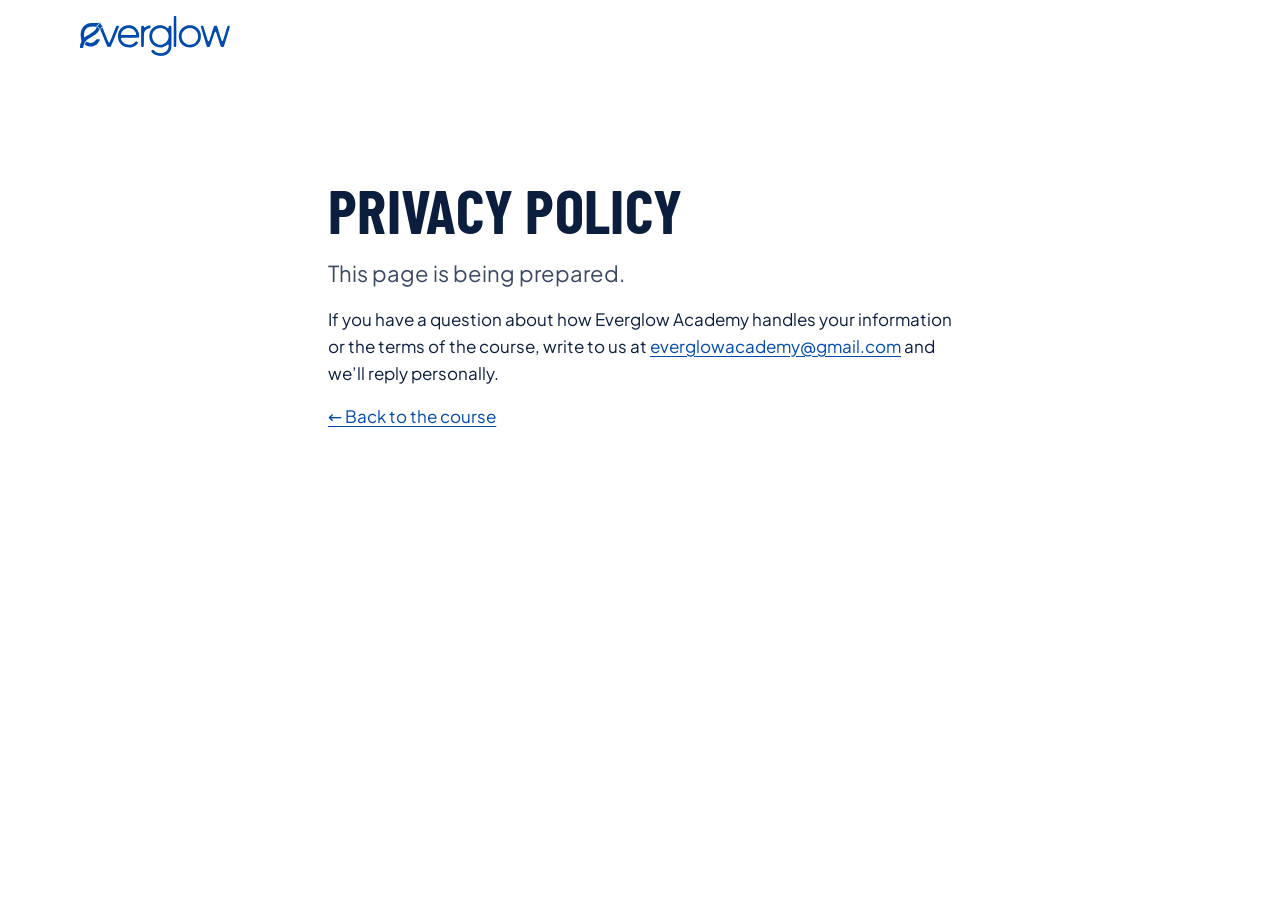
==== site/privacy.html @ c1fa3b09 "Build Leading in English landing page Hero mixes the rewrite switch with the Northgate video call: t" ====
<!doctype html>
<html lang="en">
<head>
  <meta charset="utf-8">
  <meta name="viewport" content="width=device-width, initial-scale=1">
  <title>Privacy Policy — Everglow Academy</title>
  <meta name="robots" content="noindex">
  <link rel="icon" href="favicon.svg" type="image/svg+xml">
  <link rel="stylesheet" href="css/tokens.css">
  <link rel="stylesheet" href="css/main.css">
</head>
<body>
  <!-- [PENDIENTE] Página provisional. Reemplazar por el texto legal real (ver PENDIENTES.md). -->
  <header class="site-header">
    <div class="wrap site-header__inner">
      <a class="brand" href="index.html"><img src="assets/logos/everglow.svg" alt="Everglow Academy — home" width="859" height="227"></a>
    </div>
  </header>
  <main class="section">
    <div class="wrap" style="max-width: 44rem">
      <h1 class="section__title">Privacy Policy</h1>
      <p class="section__lead">This page is being prepared.</p>
      <p>If you have a question about how Everglow Academy handles your information or the terms of the course, write to us at <a href="mailto:everglowacademy@gmail.com">everglowacademy@gmail.com</a> and we’ll reply personally.</p>
      <p><a href="index.html">← Back to the course</a></p>
    </div>
  </main>
</body>
</html>
---- site/css/tokens.css ----
/* =========================================================================
   tokens.css — ÚNICA fuente de verdad de la marca Everglow Academy.
   Cambia un valor aquí y se actualiza en toda la página.
   ========================================================================= */

/* ---------- Fuentes ----------
   Oficiales: Gilroy (texto) y Placard Next (titulares). Son fuentes comerciales:
   no se pueden descargar de Google Fonts y hay que tener la licencia web.
   Mientras tanto se usan dos equivalentes libres (licencia OFL, en /fonts):
     Gilroy       → Plus Jakarta Sans
     Placard Next → Barlow Condensed
   Para activar las oficiales:
     1. Copia los .woff2 con licencia en /fonts (p. ej. gilroy-400.woff2).
     2. Duplica un bloque @font-face de abajo y cambia font-family y url.
     3. Actualiza los <link rel="preload"> del <head> de index.html.
   Las variables --font-* ya ponen "Gilroy" y "Placard Next" primero. */
@font-face { font-family: "Plus Jakarta Sans"; font-style: normal; font-weight: 400; font-display: swap; src: url("../fonts/plus-jakarta-sans-latin-400-normal.woff2") format("woff2"); }
@font-face { font-family: "Plus Jakarta Sans"; font-style: normal; font-weight: 500; font-display: swap; src: url("../fonts/plus-jakarta-sans-latin-500-normal.woff2") format("woff2"); }
@font-face { font-family: "Plus Jakarta Sans"; font-style: normal; font-weight: 700; font-display: swap; src: url("../fonts/plus-jakarta-sans-latin-700-normal.woff2") format("woff2"); }
@font-face { font-family: "Plus Jakarta Sans"; font-style: normal; font-weight: 800; font-display: swap; src: url("../fonts/plus-jakarta-sans-latin-800-normal.woff2") format("woff2"); }
@font-face { font-family: "Barlow Condensed"; font-style: normal; font-weight: 600; font-display: swap; src: url("../fonts/barlow-condensed-latin-600-normal.woff2") format("woff2"); }
@font-face { font-family: "Barlow Condensed"; font-style: normal; font-weight: 700; font-display: swap; src: url("../fonts/barlow-condensed-latin-700-normal.woff2") format("woff2"); }

:root {
  /* ---------- Paleta oficial ---------- */
  --eg-blue: #004aad;   /* primario. Texto sobre blanco: 8.6:1 */
  --eg-sky: #2095f2;    /* acento. Sobre blanco solo 3.2:1 → NO usar para texto pequeño */
  --eg-ice: #b9e0ff;    /* fondos suaves, bordes */
  --eg-sun: #ffde59;    /* "resaltador": marca lo importante. Sobre azul 6.2:1; NUNCA como texto sobre blanco */
  --eg-grey: #d9d9d9;   /* divisores, estados inactivos */

  /* ---------- Neutros de apoyo (derivados de la paleta, no oficiales) ---------- */
  --eg-ink: #0b1e3d;     /* texto principal y la "videollamada" oscura */
  --eg-ink-2: #3b4a63;   /* texto secundario: 8.4:1 sobre blanco */
  --eg-ink-3: #5a6781;   /* texto terciario: 5.6:1 sobre blanco (mínimo AA) */
  --eg-navy: #0f2a55;    /* superficies dentro del bloque oscuro */
  --eg-white: #ffffff;
  --eg-mist: #f3f8ff;    /* fondo de sección alterno (hielo muy claro) */
  --eg-error: #b3261e;   /* errores de formulario: 6.5:1 sobre blanco */
  --eg-error-bg: #fdeceb;
  --eg-success: #1b6e3a; /* confirmaciones: 6.3:1 sobre blanco */

  /* ---------- Roles (úsalos en componentes en vez de colores sueltos) ---------- */
  --color-bg: var(--eg-white);
  --color-bg-alt: var(--eg-mist);
  --color-text: var(--eg-ink);
  --color-text-muted: var(--eg-ink-2);
  --color-primary: var(--eg-blue);
  --color-primary-hover: #003a8a;
  --color-highlight: var(--eg-sun);
  --color-line: var(--eg-grey);

  /* ---------- Tipografía ---------- */
  --font-body: "Gilroy", "Plus Jakarta Sans", "Segoe UI", system-ui, sans-serif;
  --font-display: "Placard Next", "Barlow Condensed", "Arial Narrow", sans-serif-condensed, sans-serif;

  --fs-xs: 0.8125rem;
  --fs-sm: 0.9375rem;
  --fs-md: 1.0625rem;
  --fs-lg: clamp(1.1875rem, 1.08rem + 0.45vw, 1.375rem);
  --fs-xl: clamp(1.625rem, 1.3rem + 1.3vw, 2.375rem);
  --fs-2xl: clamp(2.25rem, 1.6rem + 2.8vw, 4rem);
  --fs-3xl: clamp(3rem, 1.9rem + 4.8vw, 6.25rem);

  /* ---------- Espaciado (base 4 px) ---------- */
  --sp-1: 0.25rem;
  --sp-2: 0.5rem;
  --sp-3: 0.75rem;
  --sp-4: 1rem;
  --sp-5: 1.5rem;
  --sp-6: 2rem;
  --sp-7: 3rem;
  --sp-8: 4.5rem;
  --sp-9: 7rem;
  --gutter: 1rem;                       /* 16 px en móvil */
  --section-y: clamp(4rem, 2.8rem + 5vw, 7.5rem);
  --max-w: 75rem;

  /* ---------- Forma y profundidad ---------- */
  --radius-sm: 6px;
  --radius-md: 14px;
  --radius-lg: 24px;
  --radius-pill: 999px;
  --shadow-1: 0 1px 2px rgb(11 30 61 / 0.06), 0 6px 18px rgb(11 30 61 / 0.07);
  --shadow-2: 0 2px 6px rgb(11 30 61 / 0.08), 0 24px 60px rgb(11 30 61 / 0.18);
  --focus-ring: 0 0 0 3px var(--eg-white), 0 0 0 6px var(--eg-blue);
  --focus-ring-dark: 0 0 0 3px var(--eg-ink), 0 0 0 6px var(--eg-sun);

  /* ---------- Movimiento ---------- */
  --ease-out: cubic-bezier(0.22, 1, 0.36, 1);
  --ease-in-out: cubic-bezier(0.65, 0, 0.35, 1);
  --dur-fast: 160ms;
  --dur-med: 420ms;
  --dur-slow: 900ms;
}

@media (min-width: 640px) {
  :root { --gutter: clamp(1.5rem, 0.5rem + 2.5vw, 2.5rem); }
}

/* prefers-reduced-motion: las duraciones se anulan en toda la página */
@media (prefers-reduced-motion: reduce) {
  :root { --dur-fast: 0ms; --dur-med: 0ms; --dur-slow: 0ms; }
}
---- site/css/main.css ----
/* =========================================================================
   main.css — estilos de la landing. Todos los colores, tipos y espacios
   salen de tokens.css; aquí no debería aparecer ningún hex nuevo.
   Estructura: base → componentes → secciones (en el orden de la página).
   ========================================================================= */

/* ---------- Base ---------- */
*, *::before, *::after { box-sizing: border-box; }
html { -webkit-text-size-adjust: 100%; scroll-behavior: smooth; scroll-padding-top: 5rem; }
body {
  margin: 0;
  font-family: var(--font-body);
  font-size: var(--fs-md);
  line-height: 1.6;
  color: var(--color-text);
  background: var(--color-bg);
  overflow-x: clip;
  --focus-color: var(--eg-blue);
}
img, svg { max-width: 100%; height: auto; display: block; }
h1, h2, h3 { margin: 0; line-height: 1.1; }
p { margin: 0 0 var(--sp-4); }
p:last-child { margin-bottom: 0; }
ul, ol { margin: 0; padding: 0; }
a { color: var(--color-primary); text-underline-offset: 3px; }
a:hover { text-decoration-thickness: 2px; }
button { font: inherit; color: inherit; }
[hidden] { display: none !important; }

:focus-visible { outline: 3px solid var(--focus-color); outline-offset: 3px; border-radius: 4px; }

.wrap { width: 100%; max-width: var(--max-w); margin-inline: auto; padding-inline: var(--gutter); }

.sr-only {
  position: absolute !important; width: 1px; height: 1px; padding: 0; margin: -1px;
  overflow: hidden; clip: rect(0 0 0 0); white-space: nowrap; border: 0;
}

.skip-link {
  position: absolute; left: var(--sp-4); top: -100px; z-index: 100;
  background: var(--eg-ink); color: var(--eg-white); padding: var(--sp-3) var(--sp-4);
  border-radius: var(--radius-sm); font-weight: 700; text-decoration: none;
}
.skip-link:focus { top: var(--sp-4); }

/* Secciones oscuras: el foco pasa a amarillo para que se vea */
.is-dark { --focus-color: var(--eg-sun); color: var(--eg-white); }
.is-dark a:not(.btn) { color: var(--eg-white); }
.is-dark .btn--sun, .is-dark .btn--sun:hover { color: var(--eg-ink); }

/* ---------- Tipografía compartida ---------- */
.eyebrow {
  font-size: var(--fs-xs); font-weight: 700; letter-spacing: 0.12em; text-transform: uppercase;
  color: var(--color-primary); margin-bottom: var(--sp-3);
}
.is-dark .eyebrow { color: var(--eg-sun); }

.section { padding-block: var(--section-y); }
.section__head { max-width: 46rem; margin-bottom: var(--sp-7); }
.section__title {
  font-family: var(--font-display); font-weight: 700; text-transform: uppercase;
  font-size: var(--fs-2xl); line-height: 0.98; letter-spacing: 0.005em;
  margin-bottom: var(--sp-4);
}
.section__lead { font-size: var(--fs-lg); color: var(--color-text-muted); line-height: 1.5; }
.is-dark .section__lead { color: rgb(255 255 255 / 0.85); }

/* El "resaltador": marca lo importante de cada titular. Se dibuja al entrar en pantalla. */
.hl {
  background-image: linear-gradient(var(--eg-sun), var(--eg-sun));
  background-repeat: no-repeat;
  background-position: 0 88%;
  background-size: 100% 0.38em;
  padding-inline: 0.06em;
  -webkit-box-decoration-break: clone; box-decoration-break: clone;
}
.js .reveal .hl, .js .section__head.reveal .hl { background-size: 0% 0.38em; transition: background-size var(--dur-slow) var(--ease-out) 200ms; }
.js .reveal.is-in .hl { background-size: 100% 0.38em; }
.is-dark .hl { background: none; color: var(--eg-sun); }

/* ---------- Botones ---------- */
.btn {
  display: inline-flex; align-items: center; justify-content: center; gap: var(--sp-2);
  min-height: 48px; padding: 0 var(--sp-5);
  font-family: var(--font-body); font-size: var(--fs-sm); font-weight: 700; line-height: 1;
  text-decoration: none; text-align: center;
  border: 2px solid transparent; border-radius: var(--radius-pill); cursor: pointer;
  transition: transform var(--dur-fast) var(--ease-out), background-color var(--dur-fast), box-shadow var(--dur-fast), color var(--dur-fast);
}
.btn:hover { transform: translateY(-2px); }
.btn:active { transform: translateY(0); }
.btn--primary { background: var(--color-primary); color: var(--eg-white); box-shadow: 0 8px 20px rgb(0 74 173 / 0.25); }
.btn--primary:hover { background: var(--color-primary-hover); color: var(--eg-white); box-shadow: 0 12px 26px rgb(0 74 173 / 0.32); }
.btn--sun { background: var(--eg-sun); color: var(--eg-ink); }
.btn--sun:hover { background: var(--eg-white); color: var(--eg-ink); }
.btn--ghost { background: transparent; color: var(--color-primary); border-color: currentColor; }
.btn--ghost:hover { background: var(--eg-mist); }
.is-dark .btn--ghost { color: var(--eg-white); }
.is-dark .btn--ghost:hover { background: rgb(255 255 255 / 0.1); }
.btn--small { min-height: 44px; padding: 0 var(--sp-4); }
.btn--large { min-height: 56px; padding: 0 var(--sp-6); font-size: var(--fs-md); }
.btn--block { width: 100%; }
.btn[disabled] { cursor: progress; transform: none; opacity: 0.85; }

.cta-row { display: flex; flex-wrap: wrap; gap: var(--sp-3); }

/* ---------- Revelado al hacer scroll ---------- */
.js .reveal { opacity: 0; transform: translateY(24px); transition: opacity var(--dur-slow) var(--ease-out), transform var(--dur-slow) var(--ease-out); }
.js .reveal.is-in { opacity: 1; transform: none; }

/* ---------- Barra de progreso de lectura ---------- */
.read-progress { position: fixed; inset: 0 0 auto; height: 3px; z-index: 60; pointer-events: none; }
.read-progress span { display: block; height: 100%; background: var(--eg-sky); transform-origin: 0 50%; transform: scaleX(var(--progress, 0)); }

/* =========================================================================
   1. Header
   ========================================================================= */
.site-header { position: relative; z-index: 10; padding-block: var(--sp-4); }
.site-header__inner { display: flex; align-items: center; justify-content: space-between; gap: var(--sp-4); }
.brand { display: block; flex: none; border-radius: var(--radius-sm); }
.brand img { width: 128px; height: auto; }
.nav { display: none; }
.nav ul { list-style: none; display: flex; gap: var(--sp-2); }
.nav a {
  display: block; padding: var(--sp-2) var(--sp-3); border-radius: var(--radius-pill);
  font-size: var(--fs-sm); font-weight: 500; color: var(--color-text); text-decoration: none;
  transition: background-color var(--dur-fast);
}
.nav a:hover { background: var(--eg-mist); }
@media (min-width: 900px) {
  .nav { display: block; }
  .brand img { width: 150px; }
}

/* =========================================================================
   2. Hero
   ========================================================================= */
.hero {
  position: relative; padding-block: var(--sp-5) var(--sp-8);
  background:
    radial-gradient(60rem 30rem at 100% 0%, rgb(185 224 255 / 0.55), transparent 70%),
    radial-gradient(40rem 24rem at 0% 100%, rgb(185 224 255 / 0.35), transparent 70%);
}
.hero__grid { display: grid; gap: var(--sp-6); grid-template-areas: "intro" "call" "buy"; }
.hero__intro { grid-area: intro; }
.call { grid-area: call; }
.hero__buy { grid-area: buy; }
@media (min-width: 1000px) {
  .hero { padding-block: var(--sp-6) var(--sp-9); }
  .hero__grid {
    grid-template-columns: minmax(0, 1fr) minmax(0, 1.08fr);
    grid-template-areas: "intro call" "buy call";
    grid-template-rows: auto 1fr;
    column-gap: var(--sp-8); row-gap: var(--sp-6);
    align-items: start;
  }
  .hero__intro { align-self: end; }
}

.hero__title { margin-bottom: var(--sp-5); }
.hero__title-main {
  display: block;
  font-family: var(--font-display); font-weight: 700; text-transform: uppercase;
  font-size: var(--fs-3xl); line-height: 0.88; letter-spacing: -0.005em; color: var(--color-primary);
}
.hero__title-sub {
  display: block; margin-top: var(--sp-3);
  font-size: var(--fs-lg); font-weight: 700; line-height: 1.3; color: var(--color-text);
}
.hero__promise { font-size: var(--fs-lg); line-height: 1.5; color: var(--color-text-muted); max-width: 32rem; }

.price-tag { display: flex; flex-wrap: wrap; align-items: baseline; gap: var(--sp-1) var(--sp-4); margin-bottom: var(--sp-5); }
.price-tag__main { font-family: var(--font-display); font-weight: 700; font-size: clamp(2.75rem, 2.2rem + 2vw, 3.75rem); line-height: 1; color: var(--color-text); }
.price-tag__main small { font-size: 0.45em; letter-spacing: 0.04em; }
.price-tag__alt { font-size: var(--fs-md); color: var(--color-text-muted); }

/* ----- La videollamada ----- */
.call {
  margin: 0; background: var(--eg-ink); color: var(--eg-white);
  border-radius: var(--radius-lg); padding: var(--sp-3);
  box-shadow: var(--shadow-2);
  --focus-color: var(--eg-sun);
}
.call__bar {
  display: flex; justify-content: space-between; gap: var(--sp-3); align-items: center;
  padding: var(--sp-1) var(--sp-2) var(--sp-3);
  font-size: var(--fs-xs); color: rgb(255 255 255 / 0.8);
}
.call__live { display: inline-flex; align-items: center; gap: var(--sp-2); flex: none; font-weight: 700; letter-spacing: 0.08em; text-transform: uppercase; }
.call__live::before { content: ""; width: 8px; height: 8px; border-radius: 50%; background: var(--eg-sun); box-shadow: 0 0 0 0 rgb(255 222 89 / 0.6); animation: live 2s infinite; }
@keyframes live { 70% { box-shadow: 0 0 0 8px rgb(255 222 89 / 0); } 100% { box-shadow: 0 0 0 0 rgb(255 222 89 / 0); } }

.call__tiles { list-style: none; display: grid; grid-template-columns: repeat(4, 1fr); gap: var(--sp-2); }
.tile {
  position: relative; display: grid; place-items: center; gap: var(--sp-1);
  aspect-ratio: 4 / 3; padding: var(--sp-2);
  background: var(--eg-navy); border-radius: var(--radius-md);
  outline: 3px solid transparent; outline-offset: -3px;
  transition: outline-color var(--dur-fast), background-color var(--dur-med);
}
.tile.is-speaking { outline-color: var(--eg-sun); }
.tile__av {
  display: grid; place-items: center; width: 40px; height: 40px; border-radius: 50%;
  background: var(--eg-blue); font-size: 0.75rem; font-weight: 800; letter-spacing: 0.02em;
}
.tile.is-speaking .tile__av { background: var(--eg-sun); color: var(--eg-ink); }
.tile__name { position: absolute !important; width: 1px; height: 1px; overflow: hidden; clip: rect(0 0 0 0); white-space: nowrap; }
@media (min-width: 560px) {
  .tile { aspect-ratio: 16 / 10; }
  .tile__av { width: 48px; height: 48px; font-size: 0.8125rem; }
  .tile__name {
    position: absolute !important; width: auto; height: auto; overflow: hidden; clip: auto;
    left: var(--sp-2); right: var(--sp-2); bottom: var(--sp-2);
    font-size: 0.6875rem; line-height: 1.2; color: rgb(255 255 255 / 0.85); text-overflow: ellipsis;
  }
  .tile__av { margin-bottom: var(--sp-3); }
}

.call__speech { margin-block: var(--sp-3); background: var(--eg-navy); border-radius: var(--radius-md); padding: var(--sp-4); }
.call__who { font-size: var(--fs-xs); font-weight: 700; letter-spacing: 0.08em; text-transform: uppercase; color: var(--eg-sun); margin-bottom: var(--sp-2); }
.call__text { min-height: 11.5em; font-size: var(--fs-md); line-height: 1.6; }
@media (min-width: 560px) { .call__text { min-height: 9.6em; } }
.call__text p { margin: 0; }
.call__text mark {
  background: var(--eg-sun); color: var(--eg-ink); border-radius: 3px; padding: 0.05em 0.15em;
  -webkit-box-decoration-break: clone; box-decoration-break: clone;
}
/* Palabras sueltas (las crea el JS) */
.w { display: inline-block; transition: opacity var(--dur-med) var(--ease-out), transform var(--dur-med) var(--ease-out), filter var(--dur-med); }
.w.is-out { opacity: 0; transform: translateY(-6px); filter: blur(3px); }
.w.is-in { opacity: 0; transform: translateY(8px); }

.call__controls { display: flex; flex-wrap: wrap; align-items: center; justify-content: space-between; gap: var(--sp-2) var(--sp-4); padding: var(--sp-3) var(--sp-2) 0; }

.switch {
  display: inline-flex; align-items: center; gap: var(--sp-3);
  min-height: 44px; padding: 0; background: none; border: 0; cursor: pointer;
  font-size: var(--fs-sm); font-weight: 700; color: var(--eg-white);
}
.switch__track { position: relative; width: 60px; height: 34px; border-radius: var(--radius-pill); background: var(--eg-ink-3); transition: background-color var(--dur-fast); flex: none; }
.switch__thumb { position: absolute; top: 4px; left: 4px; width: 26px; height: 26px; border-radius: 50%; background: var(--eg-white); transition: transform var(--dur-med) var(--ease-out); }
.switch[aria-checked="true"] .switch__track { background: var(--eg-sun); }
.switch[aria-checked="true"] .switch__thumb { transform: translateX(26px); background: var(--eg-ink); }
.switch__off, .switch__on { transition: opacity var(--dur-fast); }
.switch[aria-checked="true"] .switch__off, .switch[aria-checked="false"] .switch__on { opacity: 0.6; }
/* Pulso que invita a tocar, solo hasta la primera interacción */
.switch.is-nudging .switch__track { animation: nudge 2.4s var(--ease-in-out) infinite; }
@keyframes nudge { 0%, 60%, 100% { box-shadow: 0 0 0 0 rgb(255 222 89 / 0); } 30% { box-shadow: 0 0 0 7px rgb(255 222 89 / 0.35); } }

.meter { margin: 0; font-size: var(--fs-xs); color: rgb(255 255 255 / 0.85); display: flex; align-items: baseline; gap: var(--sp-2); }
.meter b { font-family: var(--font-display); font-size: 2.25rem; line-height: 1; color: var(--eg-sun); font-variant-numeric: tabular-nums; min-width: 2ch; text-align: right; }

.call__replies { list-style: none; display: grid; gap: var(--sp-2); padding: 0 var(--sp-1); }
.reply {
  justify-self: start; max-width: 92%;
  background: var(--eg-white); color: var(--eg-ink);
  border-radius: var(--radius-md) var(--radius-md) var(--radius-md) 4px;
  padding: var(--sp-2) var(--sp-3); font-size: var(--fs-sm); line-height: 1.45;
  transition: opacity var(--dur-med) var(--ease-out), transform var(--dur-med) var(--ease-out);
}
.reply:nth-child(2) { justify-self: end; border-radius: var(--radius-md) var(--radius-md) 4px var(--radius-md); }
.reply__who { display: block; font-size: 0.75rem; font-weight: 700; color: var(--eg-ink-2); }
.reply.is-out { opacity: 0; transform: translateY(8px); }
.call__replies.is-good .reply { background: var(--eg-ice); }

.call__caption { padding: var(--sp-4) var(--sp-2) var(--sp-1); font-size: var(--fs-xs); line-height: 1.5; color: rgb(255 255 255 / 0.78); }
.call__caption span { display: block; color: var(--eg-white); font-weight: 700; margin-bottom: var(--sp-1); }

/* =========================================================================
   3. Datos rápidos
   ========================================================================= */
.facts { background: var(--eg-blue); color: var(--eg-white); padding-block: var(--sp-6); }
.facts__list { list-style: none; display: grid; grid-template-columns: repeat(2, 1fr); gap: var(--sp-5) var(--sp-4); }
@media (min-width: 640px) { .facts__list { grid-template-columns: repeat(3, 1fr); } }
@media (min-width: 1000px) { .facts__list { grid-template-columns: repeat(6, 1fr); } }
.facts li { display: flex; flex-direction: column; gap: var(--sp-1); border-left: 2px solid rgb(185 224 255 / 0.45); padding-left: var(--sp-4); }
.facts b { font-family: var(--font-display); font-size: clamp(2.25rem, 1.8rem + 1.6vw, 3rem); line-height: 1; color: var(--eg-sun); font-variant-numeric: tabular-nums; }
.facts span { font-size: var(--fs-sm); color: rgb(255 255 255 / 0.92); }

/* =========================================================================
   4. The problem
   ========================================================================= */
.problem__grid { display: grid; gap: var(--sp-5); }
@media (min-width: 900px) { .problem__grid { grid-template-columns: repeat(3, 1fr); } }
.p-card {
  display: flex; flex-direction: column;
  background: var(--eg-white); border: 1px solid var(--color-line); border-radius: var(--radius-md);
  padding: var(--sp-5);
  transition: transform var(--dur-med) var(--ease-out), box-shadow var(--dur-med) var(--ease-out), border-color var(--dur-fast);
}
.p-card:hover { transform: translateY(-4px); box-shadow: var(--shadow-1); border-color: var(--eg-ice); }
.p-card h3 { font-size: var(--fs-lg); font-weight: 800; margin-bottom: var(--sp-3); }
.p-card p { color: var(--color-text-muted); }
.p-card__module { margin-top: auto; padding-top: var(--sp-4); font-size: var(--fs-xs); font-weight: 700; color: var(--color-primary) !important; letter-spacing: 0.04em; }
.p-card__visual {
  display: grid; align-content: center; gap: var(--sp-3);
  min-height: 8.5rem; margin-bottom: var(--sp-5); padding: var(--sp-4);
  background: var(--eg-mist); border-radius: var(--radius-sm); font-size: var(--fs-sm);
}
/* Visual 1: una barra larga y el punto al final */
.p-bar { position: relative; height: 14px; border-radius: var(--radius-pill); background: var(--eg-grey); overflow: visible; }
.p-bar__fill { position: absolute; inset: 0 auto 0 0; width: 100%; border-radius: inherit; background: var(--eg-ink-3); transform-origin: 0 50%; transform: scaleX(0.92); }
.js .p-card:not(.is-in) .p-bar__fill { transform: scaleX(0); }
.p-bar__fill { transition: transform 2.2s var(--ease-in-out) 300ms; }
.p-bar__point { position: absolute; right: -2px; top: 50%; transform: translateY(-50%); background: var(--eg-sun); color: var(--eg-ink); font-size: 0.75rem; font-weight: 800; padding: 2px 8px; border-radius: var(--radius-pill); white-space: nowrap; }
.p-bar__label { margin: 0; font-size: 0.8125rem; color: var(--eg-ink-2); }
.p-bar__label b { background: var(--eg-sun); color: var(--eg-ink); padding: 0 4px; border-radius: 3px; }
/* Visual 2: la pregunta que se escribe y no se envía */
.p-draft { margin: 0; font-weight: 700; color: var(--eg-ink); }
.p-draft__typed { text-decoration: line-through; text-decoration-color: var(--eg-ink-3); text-decoration-thickness: 2px; }
.p-draft__caret { display: inline-block; width: 2px; height: 1.1em; margin-left: 2px; vertical-align: -0.2em; background: var(--eg-blue); animation: caret 1s steps(1) infinite; }
@keyframes caret { 50% { opacity: 0; } }
.p-draft__after { margin: 0; color: var(--eg-ink-2); font-size: 0.8125rem; }
/* Visual 3: el correo con tono equivocado */
.p-mail { margin: 0; background: var(--eg-white); border-left: 3px solid var(--eg-ink-3); padding: var(--sp-2) var(--sp-3); border-radius: 0 var(--radius-sm) var(--radius-sm) 0; color: var(--eg-ink); }
.p-mail__tone { margin: 0; font-size: 0.8125rem; color: var(--eg-ink-2); }
.p-mail__tone b { color: var(--eg-error); }

/* =========================================================================
   5. What you'll learn
   ========================================================================= */
.learn { background: var(--color-bg-alt); }
.learn__list { list-style: none; counter-reset: learn; display: grid; gap: 0 var(--sp-7); }
@media (min-width: 800px) { .learn__list { grid-template-columns: 1fr 1fr; } }
.learn__list li {
  counter-increment: learn; display: grid; grid-template-columns: 3.25rem 1fr; gap: var(--sp-3);
  padding-block: var(--sp-4); border-top: 1px solid var(--color-line); font-size: var(--fs-md);
}
.learn__list li::before {
  content: counter(learn, decimal-leading-zero);
  font-family: var(--font-display); font-weight: 700; font-size: 1.75rem; line-height: 1; color: var(--color-primary);
}
.learn__list b { color: var(--eg-ink); }

/* =========================================================================
   6. Programa: línea de tiempo
   ========================================================================= */
@media (min-width: 1000px) {
  .program .wrap { display: grid; grid-template-columns: minmax(0, 0.85fr) minmax(0, 1.15fr); gap: var(--sp-8); align-items: start; }
  .program .section__head { position: sticky; top: 5.5rem; margin-bottom: 0; }
}
/* Indicador del módulo activo (solo decorativo, lo crea el JS) */
.program__now { display: none; }
@media (min-width: 1000px) {
  .program__now { display: flex; align-items: baseline; gap: var(--sp-3); margin-top: var(--sp-6); }
  .program__now b { font-family: var(--font-display); font-size: 6rem; line-height: 0.8; color: var(--color-primary); font-variant-numeric: tabular-nums; }
  .program__now span { font-family: var(--font-display); font-size: 1.5rem; text-transform: uppercase; color: var(--eg-ink-2); }
}

.timeline { position: relative; list-style: none; padding-left: 3.75rem; }
.timeline::before, .timeline__progress {
  content: ""; position: absolute; left: 1.4rem; top: 0.5rem; bottom: 0.5rem; width: 3px; border-radius: 3px;
}
.timeline::before { background: var(--eg-grey); }
.timeline__progress { background: var(--eg-blue); transform-origin: top; transform: scaleY(var(--timeline, 1)); }
.js .timeline__progress { transform: scaleY(var(--timeline, 0)); }
.timeline__item { position: relative; padding-bottom: var(--sp-6); }
.timeline__item:last-child { padding-bottom: 0; }
.timeline__num {
  position: absolute; left: -3.75rem; top: -0.15rem;
  display: grid; place-items: center; width: 2.9rem; height: 2.9rem; border-radius: 50%;
  background: var(--eg-white); border: 2px solid var(--eg-grey);
  font-family: var(--font-display); font-weight: 700; font-size: 1.125rem; color: var(--eg-ink-2);
  transition: background-color var(--dur-med), border-color var(--dur-med), color var(--dur-med), transform var(--dur-med) var(--ease-out);
}
.timeline__item.is-passed .timeline__num { border-color: var(--eg-blue); color: var(--eg-blue); }
.timeline__item.is-active .timeline__num { background: var(--eg-sun); border-color: var(--eg-sun); color: var(--eg-ink); transform: scale(1.12); }
.timeline__item h3 {
  font-family: var(--font-display); font-weight: 700; text-transform: uppercase; font-size: 1.625rem; line-height: 1;
  margin-bottom: var(--sp-2); transition: color var(--dur-med);
}
.timeline__item.is-active h3 { color: var(--color-primary); }
.timeline__item p { color: var(--color-text-muted); max-width: 34rem; }
.timeline__item > div { transition: transform var(--dur-med) var(--ease-out); }
.timeline__item.is-active > div { transform: translateX(6px); }

/* =========================================================================
   7. Autodiagnóstico
   ========================================================================= */
.check { background: var(--eg-ink); }
.check__grid { display: grid; gap: var(--sp-6); }
@media (min-width: 1000px) { .check__grid { grid-template-columns: minmax(0, 0.85fr) minmax(0, 1.15fr); gap: var(--sp-8); align-items: start; } .check .section__head { margin-bottom: 0; } }
.check__note { font-size: var(--fs-sm); color: rgb(255 255 255 / 0.78); }

.quiz { background: var(--eg-navy); border-radius: var(--radius-lg); padding: var(--sp-5); min-height: 26rem; }
@media (min-width: 640px) { .quiz { padding: var(--sp-6); } }
.quiz__noscript { color: var(--eg-white); }
.quiz__top { display: flex; justify-content: space-between; align-items: center; gap: var(--sp-3); margin-bottom: var(--sp-3); font-size: var(--fs-xs); font-weight: 700; letter-spacing: 0.08em; text-transform: uppercase; color: rgb(255 255 255 / 0.85); }
.quiz__bar { height: 4px; border-radius: 4px; background: rgb(255 255 255 / 0.15); margin-bottom: var(--sp-5); overflow: hidden; }
.quiz__bar span { display: block; height: 100%; background: var(--eg-sun); transform-origin: 0 50%; transition: transform var(--dur-med) var(--ease-out); }
.quiz fieldset { border: 0; margin: 0; padding: 0; min-width: 0; }
.quiz legend { font-size: var(--fs-lg); font-weight: 800; line-height: 1.35; margin-bottom: var(--sp-4); padding: 0; }
.quiz__options { display: grid; gap: var(--sp-2); }
.opt { position: relative; display: block; cursor: pointer; }
.opt input { position: absolute; opacity: 0; inset: 0; margin: 0; cursor: pointer; }
.opt span {
  display: block; padding: var(--sp-3) var(--sp-4) var(--sp-3) 3rem;
  border: 2px solid rgb(255 255 255 / 0.22); border-radius: var(--radius-md);
  font-size: var(--fs-sm); line-height: 1.45;
  transition: border-color var(--dur-fast), background-color var(--dur-fast), color var(--dur-fast), transform var(--dur-fast) var(--ease-out);
}
.opt span::before {
  content: ""; position: absolute; left: var(--sp-4); top: 50%; width: 18px; height: 18px; margin-top: -9px;
  border: 2px solid currentColor; border-radius: 50%; transition: box-shadow var(--dur-fast);
}
.opt:hover span { border-color: var(--eg-sun); transform: translateX(3px); }
.opt input:checked + span { background: var(--eg-sun); border-color: var(--eg-sun); color: var(--eg-ink); font-weight: 700; }
.opt input:checked + span::before { box-shadow: inset 0 0 0 4px var(--eg-sun), inset 0 0 0 10px var(--eg-ink); }
.opt input:focus-visible + span { outline: 3px solid var(--eg-sun); outline-offset: 3px; }
.quiz__nav { display: flex; justify-content: space-between; align-items: center; gap: var(--sp-3); margin-top: var(--sp-5); }
.linkish { background: none; border: 0; padding: var(--sp-2) 0; min-height: 44px; cursor: pointer; font-size: var(--fs-sm); font-weight: 700; color: var(--eg-white); text-decoration: underline; text-underline-offset: 4px; }
.linkish[hidden] { display: none; }
.quiz__step { animation: stepIn var(--dur-med) var(--ease-out); }
@keyframes stepIn { from { opacity: 0; transform: translateX(16px); } to { opacity: 1; transform: none; } }

.result__tag { display: inline-block; padding: var(--sp-1) var(--sp-3); border-radius: var(--radius-pill); background: var(--eg-sun); color: var(--eg-ink); font-size: var(--fs-xs); font-weight: 800; letter-spacing: 0.06em; text-transform: uppercase; margin-bottom: var(--sp-4); }
.result__tag--no { background: var(--eg-white); }
.result h3 { font-family: var(--font-display); text-transform: uppercase; font-size: var(--fs-xl); line-height: 1; margin-bottom: var(--sp-4); }
.result p { color: rgb(255 255 255 / 0.9); }
.result .result__tag { color: var(--eg-ink); }
.result__focus { list-style: none; display: grid; gap: var(--sp-2); margin-block: var(--sp-4); }
.result__focus li { padding-left: 1.5rem; position: relative; }
.result__focus li::before { content: "→"; position: absolute; left: 0; color: var(--eg-sun); font-weight: 800; }
.result .cta-row { margin-top: var(--sp-5); }
.result__small { font-size: var(--fs-xs); color: rgb(255 255 255 / 0.78) !important; margin-top: var(--sp-4); }

/* =========================================================================
   8. Cómo es una sesión
   ========================================================================= */
.session { background: var(--color-bg-alt); }
.loop { list-style: none; display: grid; gap: var(--sp-4); counter-reset: loop; }
@media (min-width: 900px) { .loop { grid-template-columns: repeat(5, 1fr); gap: var(--sp-3); } }
.loop__step {
  position: relative; background: var(--eg-white); border-radius: var(--radius-md); padding: var(--sp-5);
  border: 1px solid var(--color-line);
  transition: transform var(--dur-med) var(--ease-out), box-shadow var(--dur-med);
}
.loop__step:hover { transform: translateY(-4px); box-shadow: var(--shadow-1); }
.loop__n { display: grid; place-items: center; width: 2.25rem; height: 2.25rem; border-radius: 50%; background: var(--eg-blue); color: var(--eg-white); font-weight: 800; font-size: var(--fs-sm); margin-bottom: var(--sp-4); }
.loop__step:last-child .loop__n { background: var(--eg-sun); color: var(--eg-ink); }
.loop__step h3 { font-family: var(--font-display); font-weight: 700; text-transform: uppercase; font-size: 1.75rem; margin-bottom: var(--sp-2); }
.loop__step p { font-size: var(--fs-sm); color: var(--color-text-muted); }
/* Flecha entre pasos */
.loop__step:not(:last-child)::after {
  content: "↓"; position: absolute; left: 50%; bottom: calc(-1 * var(--sp-4) - 2px); transform: translate(-50%, 50%);
  width: 1.75rem; height: 1.75rem; display: grid; place-items: center; border-radius: 50%;
  background: var(--eg-mist); color: var(--eg-blue); font-weight: 800; font-size: 0.875rem; z-index: 1;
}
@media (min-width: 900px) {
  .loop__step:not(:last-child)::after { content: "→"; left: auto; right: calc(-1 * var(--sp-3) - 2px); top: 50%; bottom: auto; transform: translate(50%, -50%); }
}

/* =========================================================================
   9. Instructora
   ========================================================================= */
.instructor__grid { display: grid; gap: var(--sp-7); align-items: center; }
@media (min-width: 860px) { .instructor__grid { grid-template-columns: minmax(0, 0.8fr) minmax(0, 1.2fr); gap: var(--sp-8); } }
.instructor__photo { position: relative; max-width: 26rem; margin-inline: auto; width: 88%; }
.instructor__photo::before {
  content: ""; position: absolute; inset: 8% -6% -6% 8%; border-radius: var(--radius-lg); background: var(--eg-sun); z-index: -1;
}
.instructor__photo img { border-radius: var(--radius-lg); width: 100%; aspect-ratio: 1; object-fit: cover; }
.instructor { position: relative; z-index: 0; }
.instructor__role { font-weight: 700; color: var(--color-primary); margin-bottom: var(--sp-5); }
.instructor .section__title { margin-bottom: var(--sp-2); }
.instructor__bio { font-size: var(--fs-lg); line-height: 1.55; max-width: 36rem; }

/* =========================================================================
   10. Instituciones
   ========================================================================= */
.partners { padding-block: var(--sp-7); border-top: 1px solid var(--color-line); border-bottom: 1px solid var(--color-line); }
.partners__title { text-align: center; font-size: var(--fs-xs); font-weight: 700; letter-spacing: 0.12em; text-transform: uppercase; color: var(--color-text-muted); margin-bottom: var(--sp-6); }
.partners__list { list-style: none; display: flex; flex-wrap: wrap; justify-content: center; align-items: center; gap: var(--sp-6) var(--sp-8); }
.partner img {
  height: 52px; width: auto;
  filter: grayscale(1); opacity: 0.72;
  transition: filter var(--dur-med) var(--ease-out), opacity var(--dur-med), transform var(--dur-med) var(--ease-out);
}
.partner:hover img, .partner.is-lit img { filter: none; opacity: 1; transform: scale(1.05); }
.partner--placeholder span {
  display: grid; place-items: center; height: 52px; padding-inline: var(--sp-4);
  border: 2px dashed var(--eg-grey); border-radius: var(--radius-sm);
  font-family: var(--font-display); font-weight: 700; font-size: 1.5rem; letter-spacing: 0.06em; color: var(--eg-ink-3);
}

/* =========================================================================
   11. Para quién
   ========================================================================= */
.fit { background: var(--color-bg-alt); }
.fit__grid { display: grid; gap: var(--sp-5); }
@media (min-width: 860px) { .fit__grid { grid-template-columns: 1fr 1fr; } }
.fit__col { background: var(--eg-white); border-radius: var(--radius-md); padding: var(--sp-6) var(--sp-5); border-top: 6px solid var(--eg-blue); }
.fit__col--no { border-top-color: var(--eg-ink); }
.fit__col h3 { display: flex; align-items: center; gap: var(--sp-3); font-size: var(--fs-lg); font-weight: 800; margin-bottom: var(--sp-5); }
.fit__icon { display: grid; place-items: center; width: 2rem; height: 2rem; border-radius: 50%; background: var(--eg-blue); color: var(--eg-white); font-size: 1rem; flex: none; }
.fit__col--no .fit__icon { background: var(--eg-ink); }
.fit__col ul { list-style: none; display: grid; gap: var(--sp-4); }
.fit__col li { padding-left: var(--sp-5); position: relative; }
.fit__col li::before { content: ""; position: absolute; left: 0; top: 0.62em; width: 8px; height: 8px; border-radius: 50%; background: var(--eg-sky); }
.fit__col--no li::before { background: var(--eg-ink-3); border-radius: 1px; }

/* =========================================================================
   12. Precio
   ========================================================================= */
.pricing__grid { display: grid; gap: var(--sp-5); }
@media (min-width: 900px) { .pricing__grid { grid-template-columns: 1fr 1fr 1.25fr; } }
.plan { border: 2px solid var(--color-line); border-radius: var(--radius-md); padding: var(--sp-6) var(--sp-5); transition: transform var(--dur-med) var(--ease-out), box-shadow var(--dur-med); }
.plan:hover { transform: translateY(-4px); box-shadow: var(--shadow-1); }
.plan--main { border-color: var(--eg-blue); }
.plan__name { font-size: var(--fs-md); font-weight: 800; margin-bottom: var(--sp-4); }
.plan__price { font-size: var(--fs-md); font-weight: 700; color: var(--color-text-muted); margin-bottom: var(--sp-3); }
.plan__price span { font-family: var(--font-display); font-size: clamp(2.75rem, 2.3rem + 1.6vw, 3.5rem); line-height: 1; color: var(--color-text); margin-right: var(--sp-1); }
.plan__note { font-size: var(--fs-sm); color: var(--color-text-muted); }
.plan__includes { background: var(--eg-mist); border-radius: var(--radius-md); padding: var(--sp-6) var(--sp-5); }
.plan__includes h3 { font-size: var(--fs-md); font-weight: 800; margin-bottom: var(--sp-4); }
.checks { list-style: none; display: grid; gap: var(--sp-3); font-size: var(--fs-sm); }
.checks li { position: relative; padding-left: 1.75rem; }
.checks li::before { content: "✓"; position: absolute; left: 0; top: 0; font-weight: 800; color: var(--eg-blue); }

.howpay { margin-top: var(--sp-6); border-radius: var(--radius-md); padding: var(--sp-6) var(--sp-5); background: var(--eg-ink); color: var(--eg-white); --focus-color: var(--eg-sun); }
.howpay a { color: var(--eg-sun); font-weight: 700; word-break: break-word; }
.howpay h3 { font-family: var(--font-display); text-transform: uppercase; font-size: var(--fs-xl); margin-bottom: var(--sp-5); }
.howpay__steps { list-style: none; counter-reset: pay; display: grid; gap: var(--sp-5); }
@media (min-width: 860px) { .howpay__steps { grid-template-columns: repeat(3, 1fr); } }
.howpay__steps li { counter-increment: pay; position: relative; padding-top: 3rem; color: rgb(255 255 255 / 0.9); }
.howpay__steps li::before { content: counter(pay); position: absolute; top: 0; left: 0; display: grid; place-items: center; width: 2.25rem; height: 2.25rem; border-radius: 50%; background: var(--eg-sun); color: var(--eg-ink); font-weight: 800; }
.howpay__steps b { color: var(--eg-white); }

/* =========================================================================
   13. Formulario
   ========================================================================= */
.enroll { background: var(--eg-blue); color: var(--eg-white); --focus-color: var(--eg-sun); }
.enroll .eyebrow { color: var(--eg-sun); }
.enroll .section__lead { color: rgb(255 255 255 / 0.9); }
.enroll__cohort { margin-top: var(--sp-5); padding: var(--sp-3) var(--sp-4); border: 1px dashed rgb(255 255 255 / 0.5); border-radius: var(--radius-sm); display: inline-block; font-size: var(--fs-sm); }
.enroll__grid { display: grid; gap: var(--sp-6); }
@media (min-width: 1000px) { .enroll__grid { grid-template-columns: minmax(0, 0.8fr) minmax(0, 1.2fr); gap: var(--sp-8); align-items: start; } .enroll .section__head { position: sticky; top: 5.5rem; } }

.form-card { background: var(--eg-white); color: var(--color-text); border-radius: var(--radius-lg); padding: var(--sp-5); box-shadow: var(--shadow-2); --focus-color: var(--eg-blue); }
@media (min-width: 640px) { .form-card { padding: var(--sp-7) var(--sp-6); } }
.form-card a { color: var(--color-primary); }
.form { display: grid; gap: var(--sp-5); }
.form__status:empty { display: none; }
.form__status { margin: 0; padding: var(--sp-3) var(--sp-4); border-radius: var(--radius-sm); background: var(--eg-error-bg); color: var(--eg-error); font-weight: 700; font-size: var(--fs-sm); }
.field { display: grid; gap: var(--sp-2); }
.field label, .field legend { font-size: var(--fs-sm); font-weight: 700; }
.field__hint { font-weight: 500; color: var(--eg-ink-3); }
.field input[type="text"], .field input[type="email"], .field input[type="tel"] {
  width: 100%; min-height: 50px; padding: var(--sp-3) var(--sp-4);
  font: inherit; font-size: 1rem; color: var(--color-text);
  background: var(--eg-white); border: 2px solid var(--eg-grey); border-radius: var(--radius-sm);
  transition: border-color var(--dur-fast), box-shadow var(--dur-fast);
}
.field input::placeholder { color: var(--eg-ink-3); opacity: 1; }
.field input:hover { border-color: var(--eg-ink-3); }
.field input:focus { outline: none; border-color: var(--eg-blue); box-shadow: 0 0 0 4px rgb(32 149 242 / 0.25); }
.field input[aria-invalid="true"] { border-color: var(--eg-error); }
.field input[aria-invalid="false"].is-touched { border-color: var(--eg-success); }
.field__error { margin: 0; font-size: var(--fs-sm); font-weight: 700; color: var(--eg-error); }
.field__error:empty { display: none; }
.field__error::before { content: "! "; }

.field--radios { border: 0; margin: 0; padding: 0; min-width: 0; }
.field--radios legend { margin-bottom: var(--sp-2); }
.radio { display: block; position: relative; cursor: pointer; margin-bottom: var(--sp-2); }
.radio input { position: absolute; left: var(--sp-4); top: 50%; transform: translateY(-50%); width: 20px; height: 20px; margin: 0; accent-color: var(--eg-blue); }
.radio span { display: block; padding: var(--sp-3) var(--sp-4) var(--sp-3) 3rem; border: 2px solid var(--eg-grey); border-radius: var(--radius-sm); font-size: var(--fs-sm); transition: border-color var(--dur-fast), background-color var(--dur-fast); }
.radio:hover span { border-color: var(--eg-ink-3); }
.radio input:checked + span { border-color: var(--eg-blue); background: var(--eg-mist); }
.radio input:focus-visible + span { outline: 3px solid var(--eg-blue); outline-offset: 2px; }
.field--radios.is-invalid .radio span { border-color: var(--eg-error); }

.consent { display: flex; gap: var(--sp-3); align-items: flex-start; cursor: pointer; font-size: var(--fs-sm); font-weight: 500 !important; }
.consent input { flex: none; width: 22px; height: 22px; margin: 1px 0 0; accent-color: var(--eg-blue); }

/* Honeypot: fuera de la vista pero no display:none (algunos bots lo detectan) */
.hp { position: absolute; left: -9999px; width: 1px; height: 1px; overflow: hidden; }

.form__selfcheck { margin: 0; padding: var(--sp-3) var(--sp-4); background: var(--eg-mist); border-radius: var(--radius-sm); font-size: var(--fs-sm); }
.form__selfcheck button { background: none; border: 0; padding: 0; color: var(--color-primary); font-weight: 700; text-decoration: underline; cursor: pointer; font-size: inherit; }
.form__fine { margin: calc(-1 * var(--sp-3)) 0 0; font-size: var(--fs-xs); color: var(--eg-ink-3); text-align: center; }
.form__fallback { margin: var(--sp-5) 0 0; padding-top: var(--sp-4); border-top: 1px solid var(--color-line); font-size: var(--fs-sm); text-align: center; color: var(--color-text-muted); }

.btn__spinner { display: none; width: 18px; height: 18px; border: 3px solid rgb(255 255 255 / 0.35); border-top-color: var(--eg-white); border-radius: 50%; animation: spin 0.8s linear infinite; }
.btn.is-loading .btn__spinner { display: inline-block; }
@keyframes spin { to { transform: rotate(360deg); } }
@media (prefers-reduced-motion: reduce) { .btn__spinner { animation-duration: 2.4s !important; animation-iteration-count: infinite !important; } }

.success { outline: none; }
.success__badge { display: grid; place-items: center; width: 3.5rem; height: 3.5rem; border-radius: 50%; background: var(--eg-success); color: var(--eg-white); font-size: 1.75rem; font-weight: 800; margin-bottom: var(--sp-4); }
.success h3 { font-family: var(--font-display); text-transform: uppercase; font-size: var(--fs-xl); line-height: 1; margin-bottom: var(--sp-4); }
.success__steps { list-style: none; counter-reset: s; display: grid; gap: var(--sp-4); margin-block: var(--sp-4) var(--sp-5); }
.success__steps li { counter-increment: s; position: relative; padding-left: 2.75rem; }
.success__steps li::before { content: counter(s); position: absolute; left: 0; top: 0; display: grid; place-items: center; width: 1.9rem; height: 1.9rem; border-radius: 50%; background: var(--eg-blue); color: var(--eg-white); font-weight: 800; font-size: var(--fs-sm); }
.success__help { font-size: var(--fs-sm); color: var(--color-text-muted); }

/* =========================================================================
   14. FAQ
   ========================================================================= */
.faq__grid { display: grid; gap: var(--sp-5); }
@media (min-width: 1000px) { .faq__grid { grid-template-columns: minmax(0, 0.8fr) minmax(0, 1.2fr); gap: var(--sp-8); align-items: start; } }
.faq__list details { border-bottom: 1px solid var(--color-line); }
.faq__list details:first-child { border-top: 1px solid var(--color-line); }
.faq__list summary {
  list-style: none; cursor: pointer; position: relative;
  padding: var(--sp-5) 3rem var(--sp-5) 0; font-size: var(--fs-md); font-weight: 700;
  transition: color var(--dur-fast);
}
.faq__list summary::-webkit-details-marker { display: none; }
.faq__list summary:hover { color: var(--color-primary); }
.faq__list summary::after {
  content: ""; position: absolute; right: var(--sp-2); top: 50%; width: 1.75rem; height: 1.75rem; margin-top: -0.875rem;
  border-radius: 50%; background:
    linear-gradient(var(--eg-blue), var(--eg-blue)) center / 12px 2px no-repeat,
    linear-gradient(var(--eg-blue), var(--eg-blue)) center / 2px 12px no-repeat,
    var(--eg-mist);
  transition: transform var(--dur-med) var(--ease-out);
}
.faq__list details[open] summary::after { transform: rotate(45deg); }
.faq__list details p { padding: 0 3rem var(--sp-5) 0; color: var(--color-text-muted); }
.faq__list details[open] p { animation: faqIn var(--dur-med) var(--ease-out); }
@keyframes faqIn { from { opacity: 0; transform: translateY(-6px); } to { opacity: 1; transform: none; } }

/* =========================================================================
   15. Footer
   ========================================================================= */
.site-footer { background: var(--eg-ink); color: rgb(255 255 255 / 0.85); padding-block: var(--sp-8) var(--sp-5); --focus-color: var(--eg-sun); }
.site-footer a { color: var(--eg-white); }
.footer__grid { display: grid; gap: var(--sp-6); }
@media (min-width: 800px) { .footer__grid { grid-template-columns: 1.6fr 1fr 1fr 1fr; } }
.footer__logo { width: 150px; margin-bottom: var(--sp-4); }
.footer__tag { font-size: var(--fs-sm); max-width: 20rem; }
.footer__h { font-size: var(--fs-xs); font-weight: 700; letter-spacing: 0.12em; text-transform: uppercase; color: var(--eg-sun); margin-bottom: var(--sp-3); }
.footer__links { list-style: none; display: grid; gap: var(--sp-2); }
.footer__links a { display: inline-block; padding-block: var(--sp-1); }
.footer__copy { margin-top: var(--sp-7); padding-top: var(--sp-5); border-top: 1px solid rgb(255 255 255 / 0.15); font-size: var(--fs-xs); }
/* En móvil deja sitio para la barra fija de abajo */
@media (max-width: 899px) { .site-footer { padding-bottom: 6.5rem; } }

/* =========================================================================
   Barra de inscripción pegajosa
   ========================================================================= */
.enroll-bar {
  position: fixed; left: 0; right: 0; bottom: 0; z-index: 50;
  background: var(--eg-white); border-top: 1px solid var(--color-line);
  box-shadow: 0 -8px 30px rgb(11 30 61 / 0.12);
  padding-block: var(--sp-3); padding-bottom: max(var(--sp-3), env(safe-area-inset-bottom));
  transform: translateY(110%); visibility: hidden;
  transition: transform var(--dur-med) var(--ease-out), visibility 0s linear var(--dur-med);
}
.enroll-bar.is-visible { transform: none; visibility: visible; transition: transform var(--dur-med) var(--ease-out), visibility 0s; }
.enroll-bar__inner { display: flex; align-items: center; justify-content: space-between; gap: var(--sp-4); }
.enroll-bar__price { margin: 0; line-height: 1.2; }
.enroll-bar__price b { font-family: var(--font-display); font-size: 1.625rem; }
.enroll-bar__price span { display: block; font-size: var(--fs-xs); color: var(--color-text-muted); }
@media (min-width: 900px) {
  .enroll-bar { top: 0; bottom: auto; border-top: 0; border-bottom: 1px solid var(--color-line); box-shadow: 0 8px 30px rgb(11 30 61 / 0.1); transform: translateY(-110%); padding-block: var(--sp-2); }
  .enroll-bar__price span { display: inline; margin-left: var(--sp-2); font-size: var(--fs-sm); }
}

/* =========================================================================
   Sin movimiento: todo visible, sin transformaciones ni animaciones
   ========================================================================= */
@media (prefers-reduced-motion: reduce) {
  html { scroll-behavior: auto; }
  *, *::before, *::after { animation: none !important; transition: none !important; }
  .js .reveal { opacity: 1; transform: none; }
  .js .reveal .hl { background-size: 100% 0.38em; }
  .js .p-card:not(.is-in) .p-bar__fill { transform: scaleX(0.92); }
  .btn:hover, .p-card:hover, .plan:hover, .loop__step:hover, .opt:hover span { transform: none; }
}
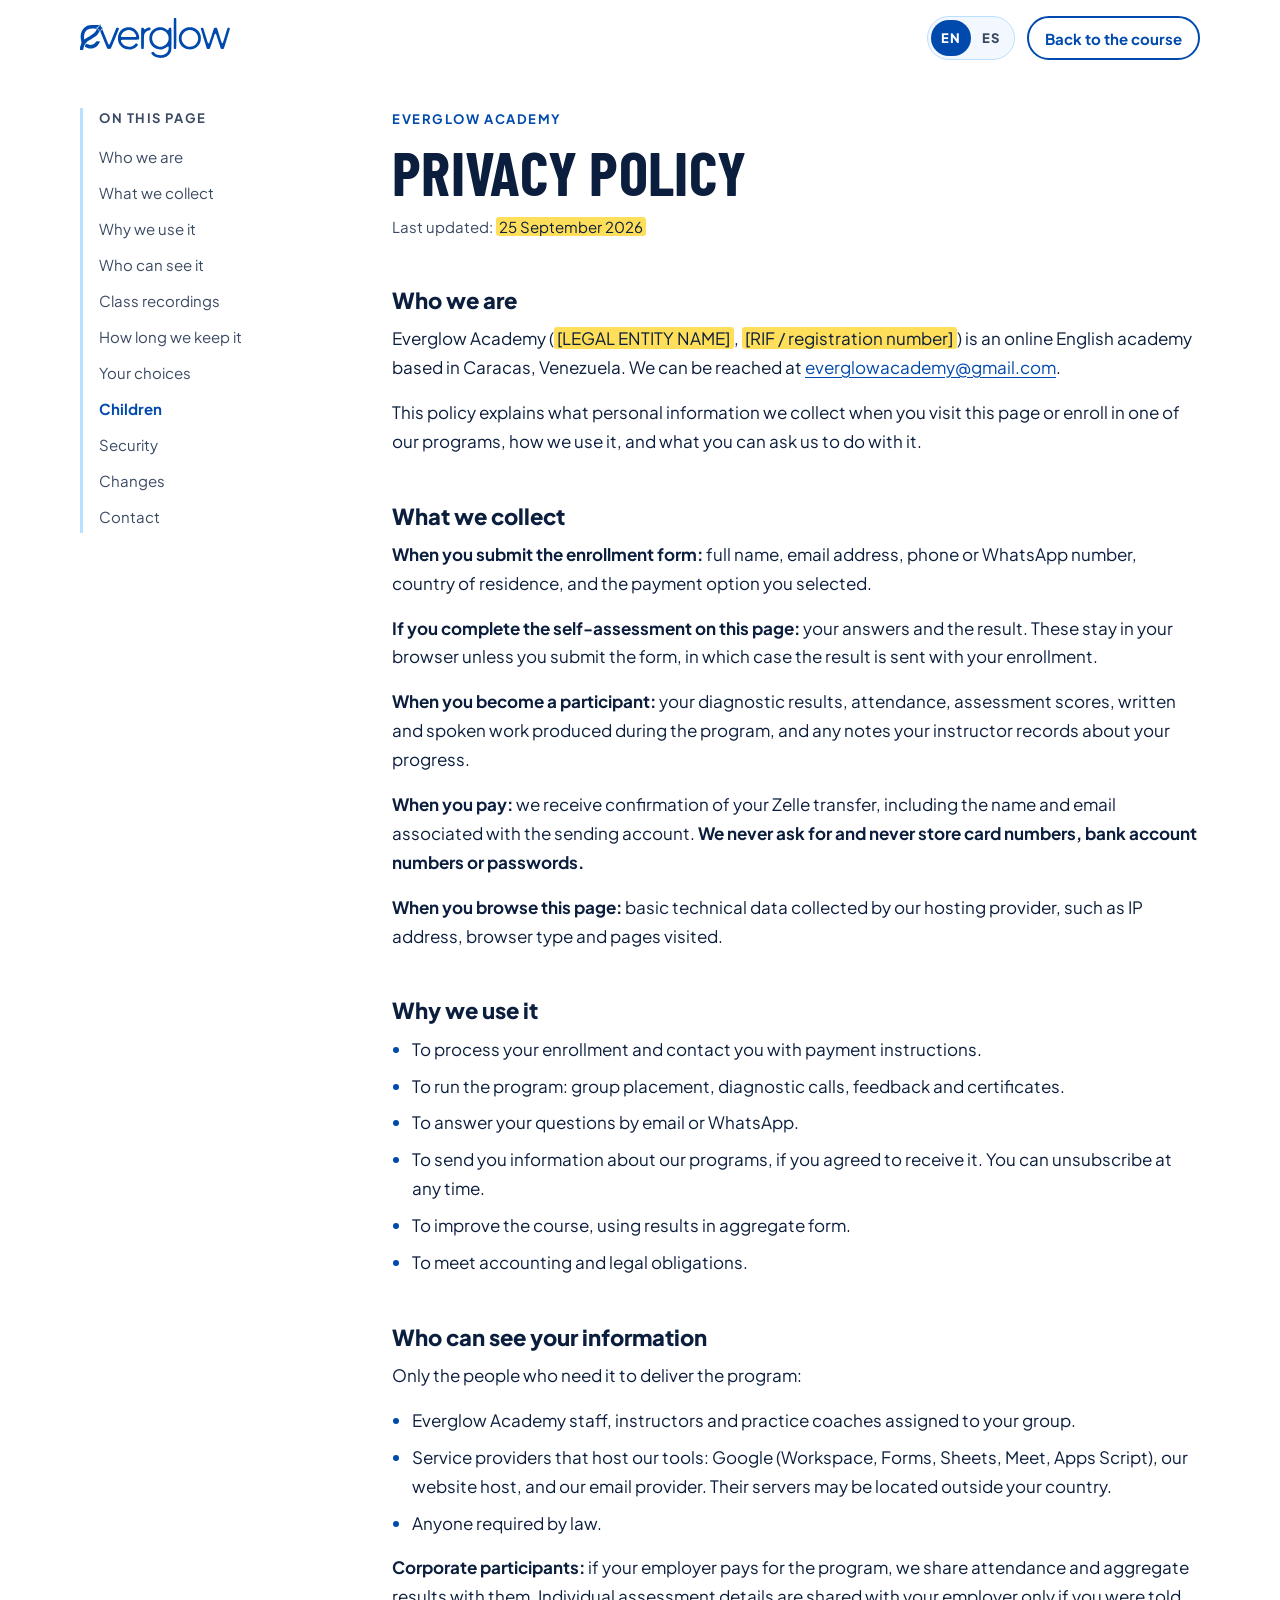
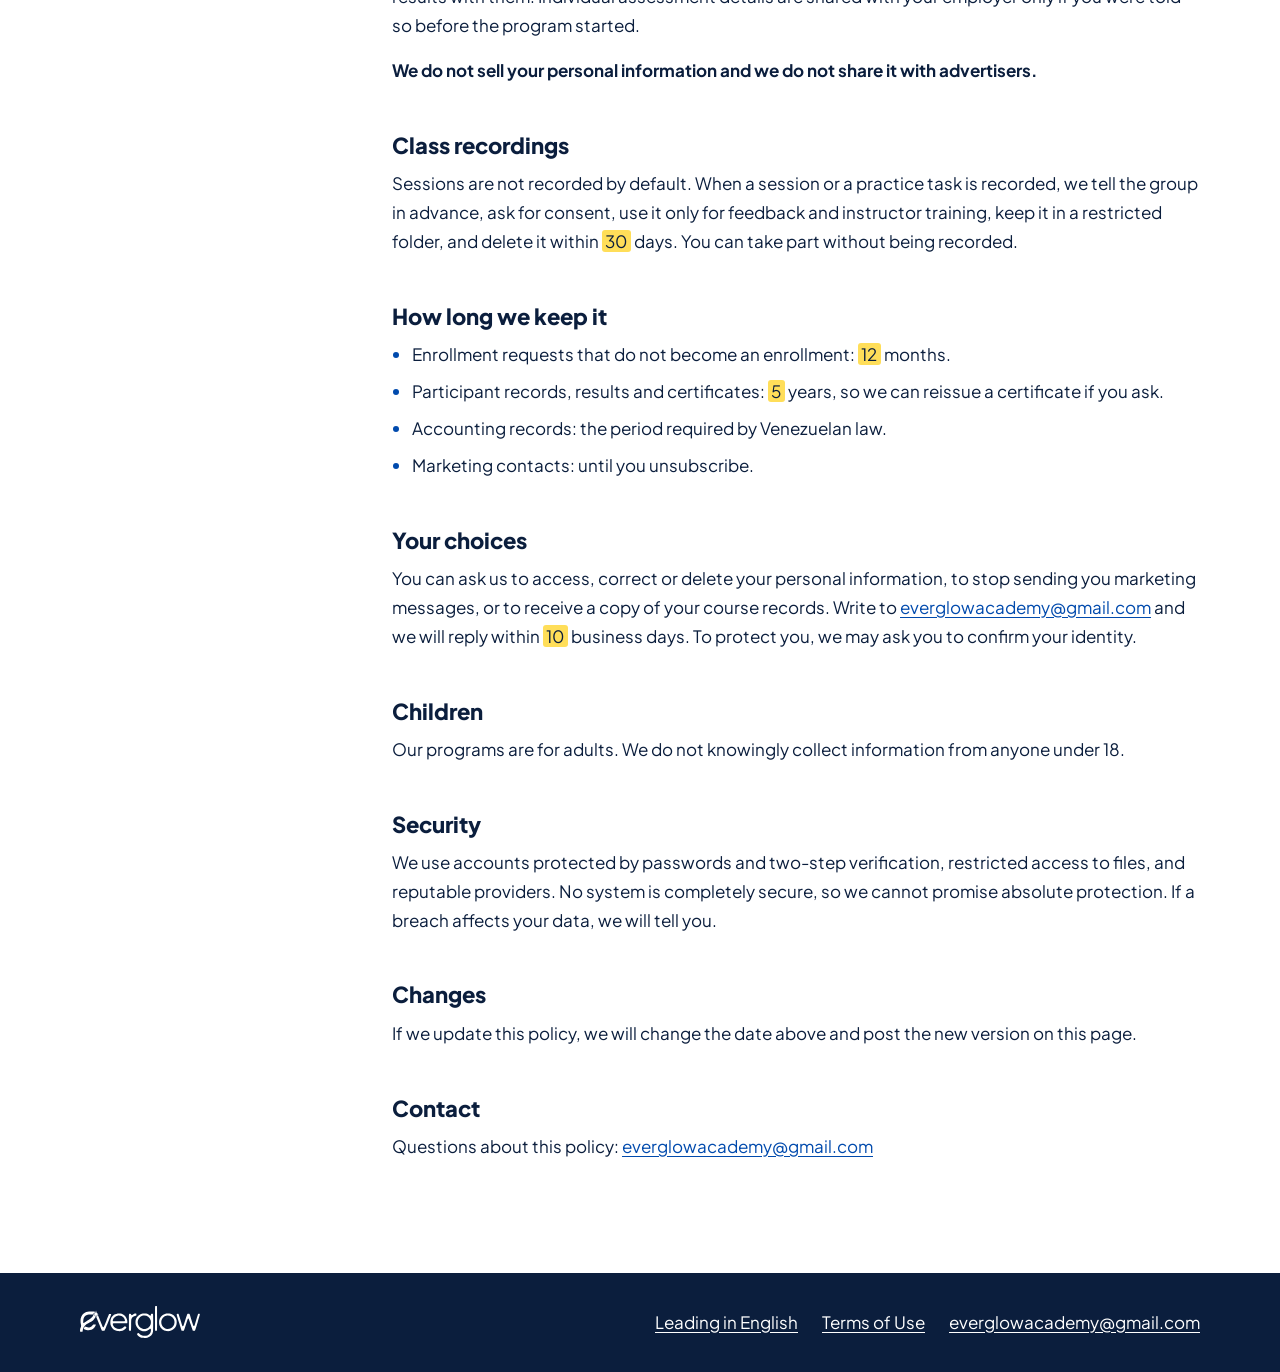
==== commit c78dff47: "Add English/Spanish toggle, legal pages and Apps Script form - Language switch (EN/ES) with saved pr" ====
--- a/site/privacy.html
+++ b/site/privacy.html
@@ -4,25 +4,213 @@
   <meta charset="utf-8">
   <meta name="viewport" content="width=device-width, initial-scale=1">
   <title>Privacy Policy — Everglow Academy</title>
-  <meta name="robots" content="noindex">
+  <meta name="description" content="How Everglow Academy collects, uses and protects your personal information.">
   <link rel="icon" href="favicon.svg" type="image/svg+xml">
+  <link rel="preload" href="fonts/plus-jakarta-sans-latin-400-normal.woff2" as="font" type="font/woff2" crossorigin>
   <link rel="stylesheet" href="css/tokens.css">
   <link rel="stylesheet" href="css/main.css">
+  <script>
+    (function () {
+      var d = document.documentElement, l = null;
+      d.classList.add("js");
+      try { l = new URLSearchParams(location.search).get("lang") || localStorage.getItem("eg-lang"); } catch (e) {}
+      if (!l) l = (navigator.language || "").slice(0, 2) === "es" ? "es" : "en";
+      if (l === "es") { d.lang = "es"; d.classList.add("i18n-pending"); setTimeout(function () { d.classList.remove("i18n-pending"); }, 1200); }
+    })();
+  </script>
+  <script type="module" src="js/legal.js"></script>
 </head>
-<body>
-  <!-- [PENDIENTE] Página provisional. Reemplazar por el texto legal real (ver PENDIENTES.md). -->
+<body class="legal-page">
+  <!-- Texto legal: borrador revisado por la academia. Lo resaltado en amarillo (.todo) son
+       decisiones pendientes: cámbialas y quita la clase "todo" (ver PENDIENTES.md). -->
   <header class="site-header">
     <div class="wrap site-header__inner">
-      <a class="brand" href="index.html"><img src="assets/logos/everglow.svg" alt="Everglow Academy — home" width="859" height="227"></a>
+      <a class="brand" href="index.html"><img src="assets/logos/everglow.svg" alt="Everglow Academy" width="859" height="227"></a>
+      <div class="site-header__end">
+        <div class="lang" role="group" aria-label="Language">
+          <button type="button" data-set-lang="en" aria-pressed="true"><span aria-hidden="true">EN</span><span class="sr-only">English</span></button>
+          <button type="button" data-set-lang="es" aria-pressed="false"><span aria-hidden="true">ES</span><span class="sr-only">Español</span></button>
+        </div>
+        <a class="btn btn--ghost btn--small" href="index.html" data-lang-text='{"en":"Back to the course","es":"Volver al curso"}'>Back to the course</a>
+      </div>
     </div>
   </header>
-  <main class="section">
-    <div class="wrap" style="max-width: 44rem">
-      <h1 class="section__title">Privacy Policy</h1>
-      <p class="section__lead">This page is being prepared.</p>
-      <p>If you have a question about how Everglow Academy handles your information or the terms of the course, write to us at <a href="mailto:everglowacademy@gmail.com">everglowacademy@gmail.com</a> and we’ll reply personally.</p>
-      <p><a href="index.html">← Back to the course</a></p>
+
+  <main id="main">
+    <!-- ===================== ENGLISH ===================== -->
+    <div class="wrap legal" data-lang-block="en" lang="en">
+      <nav class="legal__toc" aria-label="On this page">
+        <p class="legal__toc-title">On this page</p>
+        <ol>
+          <li><a href="#who">Who we are</a></li>
+          <li><a href="#collect">What we collect</a></li>
+          <li><a href="#use">Why we use it</a></li>
+          <li><a href="#share">Who can see it</a></li>
+          <li><a href="#recordings">Class recordings</a></li>
+          <li><a href="#retention">How long we keep it</a></li>
+          <li><a href="#choices">Your choices</a></li>
+          <li><a href="#children">Children</a></li>
+          <li><a href="#security">Security</a></li>
+          <li><a href="#changes">Changes</a></li>
+          <li><a href="#contact">Contact</a></li>
+        </ol>
+      </nav>
+      <article class="legal__body">
+        <p class="eyebrow">Everglow Academy</p>
+        <h1 class="section__title">Privacy Policy</h1>
+        <p class="legal__date">Last updated: <span class="todo">25 September 2026</span></p>
+
+        <h2 id="who">Who we are</h2>
+        <p>Everglow Academy (<span class="todo">[LEGAL ENTITY NAME]</span>, <span class="todo">[RIF / registration number]</span>) is an online English academy based in Caracas, Venezuela. We can be reached at <a href="mailto:everglowacademy@gmail.com">everglowacademy@gmail.com</a>.</p>
+        <p>This policy explains what personal information we collect when you visit this page or enroll in one of our programs, how we use it, and what you can ask us to do with it.</p>
+
+        <h2 id="collect">What we collect</h2>
+        <p><b>When you submit the enrollment form:</b> full name, email address, phone or WhatsApp number, country of residence, and the payment option you selected.</p>
+        <p><b>If you complete the self-assessment on this page:</b> your answers and the result. These stay in your browser unless you submit the form, in which case the result is sent with your enrollment.</p>
+        <p><b>When you become a participant:</b> your diagnostic results, attendance, assessment scores, written and spoken work produced during the program, and any notes your instructor records about your progress.</p>
+        <p><b>When you pay:</b> we receive confirmation of your Zelle transfer, including the name and email associated with the sending account. <b>We never ask for and never store card numbers, bank account numbers or passwords.</b></p>
+        <p><b>When you browse this page:</b> basic technical data collected by our hosting provider, such as IP address, browser type and pages visited.</p>
+
+        <h2 id="use">Why we use it</h2>
+        <ul>
+          <li>To process your enrollment and contact you with payment instructions.</li>
+          <li>To run the program: group placement, diagnostic calls, feedback and certificates.</li>
+          <li>To answer your questions by email or WhatsApp.</li>
+          <li>To send you information about our programs, if you agreed to receive it. You can unsubscribe at any time.</li>
+          <li>To improve the course, using results in aggregate form.</li>
+          <li>To meet accounting and legal obligations.</li>
+        </ul>
+
+        <h2 id="share">Who can see your information</h2>
+        <p>Only the people who need it to deliver the program:</p>
+        <ul>
+          <li>Everglow Academy staff, instructors and practice coaches assigned to your group.</li>
+          <li>Service providers that host our tools: Google (Workspace, Forms, Sheets, Meet, Apps Script), our website host, and our email provider. Their servers may be located outside your country.</li>
+          <li>Anyone required by law.</li>
+        </ul>
+        <p><b>Corporate participants:</b> if your employer pays for the program, we share attendance and aggregate results with them. Individual assessment details are shared with your employer only if you were told so before the program started.</p>
+        <p><b>We do not sell your personal information and we do not share it with advertisers.</b></p>
+
+        <h2 id="recordings">Class recordings</h2>
+        <p>Sessions are not recorded by default. When a session or a practice task is recorded, we tell the group in advance, ask for consent, use it only for feedback and instructor training, keep it in a restricted folder, and delete it within <span class="todo">30</span> days. You can take part without being recorded.</p>
+
+        <h2 id="retention">How long we keep it</h2>
+        <ul>
+          <li>Enrollment requests that do not become an enrollment: <span class="todo">12</span> months.</li>
+          <li>Participant records, results and certificates: <span class="todo">5</span> years, so we can reissue a certificate if you ask.</li>
+          <li>Accounting records: the period required by Venezuelan law.</li>
+          <li>Marketing contacts: until you unsubscribe.</li>
+        </ul>
+
+        <h2 id="choices">Your choices</h2>
+        <p>You can ask us to access, correct or delete your personal information, to stop sending you marketing messages, or to receive a copy of your course records. Write to <a href="mailto:everglowacademy@gmail.com">everglowacademy@gmail.com</a> and we will reply within <span class="todo">10</span> business days. To protect you, we may ask you to confirm your identity.</p>
+
+        <h2 id="children">Children</h2>
+        <p>Our programs are for adults. We do not knowingly collect information from anyone under 18.</p>
+
+        <h2 id="security">Security</h2>
+        <p>We use accounts protected by passwords and two-step verification, restricted access to files, and reputable providers. No system is completely secure, so we cannot promise absolute protection. If a breach affects your data, we will tell you.</p>
+
+        <h2 id="changes">Changes</h2>
+        <p>If we update this policy, we will change the date above and post the new version on this page.</p>
+
+        <h2 id="contact">Contact</h2>
+        <p>Questions about this policy: <a href="mailto:everglowacademy@gmail.com">everglowacademy@gmail.com</a></p>
+      </article>
+    </div>
+
+    <!-- ===================== ESPAÑOL ===================== -->
+    <div class="wrap legal" data-lang-block="es" lang="es" hidden>
+      <nav class="legal__toc" aria-label="En esta página">
+        <p class="legal__toc-title">En esta página</p>
+        <ol>
+          <li><a href="#es-who">Quiénes somos</a></li>
+          <li><a href="#es-collect">Qué datos recogemos</a></li>
+          <li><a href="#es-use">Para qué los usamos</a></li>
+          <li><a href="#es-share">Quién puede verlos</a></li>
+          <li><a href="#es-recordings">Grabaciones de clase</a></li>
+          <li><a href="#es-retention">Cuánto tiempo los guardamos</a></li>
+          <li><a href="#es-choices">Tus opciones</a></li>
+          <li><a href="#es-children">Menores de edad</a></li>
+          <li><a href="#es-security">Seguridad</a></li>
+          <li><a href="#es-changes">Cambios</a></li>
+          <li><a href="#es-contact">Contacto</a></li>
+        </ol>
+      </nav>
+      <article class="legal__body">
+        <p class="eyebrow">Everglow Academy</p>
+        <h1 class="section__title">Política de privacidad</h1>
+        <p class="legal__date">Última actualización: <span class="todo">25 de septiembre de 2026</span></p>
+
+        <h2 id="es-who">Quiénes somos</h2>
+        <p>Everglow Academy (<span class="todo">[RAZÓN SOCIAL]</span>, <span class="todo">[RIF / número de registro]</span>) es una academia de inglés en línea con sede en Caracas, Venezuela. Puedes escribirnos a <a href="mailto:everglowacademy@gmail.com">everglowacademy@gmail.com</a>.</p>
+        <p>Esta política explica qué datos personales recogemos cuando visitas esta página o te inscribes en uno de nuestros programas, cómo los usamos y qué puedes pedirnos que hagamos con ellos.</p>
+
+        <h2 id="es-collect">Qué datos recogemos</h2>
+        <p><b>Cuando envías el formulario de inscripción:</b> nombre completo, correo electrónico, número de teléfono o WhatsApp, país de residencia y la forma de pago que elegiste.</p>
+        <p><b>Si completas el autodiagnóstico de esta página:</b> tus respuestas y el resultado. Se quedan en tu navegador, salvo que envíes el formulario; en ese caso, el resultado se envía con tu inscripción.</p>
+        <p><b>Cuando te conviertes en participante:</b> tus resultados diagnósticos, asistencia, calificaciones, los trabajos escritos y orales que produzcas durante el programa y las notas que tu instructor registre sobre tu progreso.</p>
+        <p><b>Cuando pagas:</b> recibimos la confirmación de tu transferencia por Zelle, incluido el nombre y el correo asociados a la cuenta que envía. <b>Nunca pedimos ni guardamos números de tarjeta, números de cuenta bancaria ni contraseñas.</b></p>
+        <p><b>Cuando navegas esta página:</b> datos técnicos básicos que recoge nuestro proveedor de alojamiento, como la dirección IP, el tipo de navegador y las páginas visitadas.</p>
+
+        <h2 id="es-use">Para qué los usamos</h2>
+        <ul>
+          <li>Para procesar tu inscripción y enviarte las instrucciones de pago.</li>
+          <li>Para desarrollar el programa: asignación de grupo, llamadas diagnósticas, feedback y certificados.</li>
+          <li>Para responder tus preguntas por correo o WhatsApp.</li>
+          <li>Para enviarte información sobre nuestros programas, si aceptaste recibirla. Puedes darte de baja cuando quieras.</li>
+          <li>Para mejorar el curso, usando los resultados de forma agregada.</li>
+          <li>Para cumplir obligaciones contables y legales.</li>
+        </ul>
+
+        <h2 id="es-share">Quién puede ver tus datos</h2>
+        <p>Solo las personas que los necesitan para impartir el programa:</p>
+        <ul>
+          <li>El personal de Everglow Academy, los instructores y los coaches de práctica asignados a tu grupo.</li>
+          <li>Los proveedores que alojan nuestras herramientas: Google (Workspace, Forms, Sheets, Meet, Apps Script), nuestro proveedor de alojamiento web y nuestro proveedor de correo. Sus servidores pueden estar fuera de tu país.</li>
+          <li>Quien la ley nos obligue.</li>
+        </ul>
+        <p><b>Participantes corporativos:</b> si tu empleador paga el programa, compartimos con él la asistencia y los resultados agregados. Los detalles de tu evaluación individual solo se comparten con tu empleador si se te informó antes de empezar el programa.</p>
+        <p><b>No vendemos tus datos personales ni los compartimos con anunciantes.</b></p>
+
+        <h2 id="es-recordings">Grabaciones de clase</h2>
+        <p>Por defecto, las sesiones no se graban. Cuando se graba una sesión o una práctica, avisamos al grupo con antelación, pedimos consentimiento, la usamos solo para dar feedback y formar instructores, la guardamos en una carpeta de acceso restringido y la eliminamos en un plazo de <span class="todo">30</span> días. Puedes participar sin ser grabado.</p>
+
+        <h2 id="es-retention">Cuánto tiempo los guardamos</h2>
+        <ul>
+          <li>Solicitudes de inscripción que no se concretan: <span class="todo">12</span> meses.</li>
+          <li>Expedientes, resultados y certificados de participantes: <span class="todo">5</span> años, para poder reemitir un certificado si lo pides.</li>
+          <li>Registros contables: el plazo que exija la ley venezolana.</li>
+          <li>Contactos de marketing: hasta que te des de baja.</li>
+        </ul>
+
+        <h2 id="es-choices">Tus opciones</h2>
+        <p>Puedes pedirnos acceder, corregir o eliminar tus datos personales, dejar de recibir mensajes de marketing o recibir una copia de tus registros del curso. Escríbenos a <a href="mailto:everglowacademy@gmail.com">everglowacademy@gmail.com</a> y te responderemos en un plazo de <span class="todo">10</span> días hábiles. Para protegerte, podemos pedirte que confirmes tu identidad.</p>
+
+        <h2 id="es-children">Menores de edad</h2>
+        <p>Nuestros programas son para adultos. No recogemos a sabiendas datos de menores de 18 años.</p>
+
+        <h2 id="es-security">Seguridad</h2>
+        <p>Usamos cuentas protegidas con contraseña y verificación en dos pasos, acceso restringido a los archivos y proveedores reconocidos. Ningún sistema es completamente seguro, así que no podemos prometer una protección absoluta. Si una filtración afecta tus datos, te lo diremos.</p>
+
+        <h2 id="es-changes">Cambios</h2>
+        <p>Si actualizamos esta política, cambiaremos la fecha de arriba y publicaremos la nueva versión en esta página.</p>
+
+        <h2 id="es-contact">Contacto</h2>
+        <p>Preguntas sobre esta política: <a href="mailto:everglowacademy@gmail.com">everglowacademy@gmail.com</a></p>
+      </article>
     </div>
   </main>
+
+  <footer class="site-footer site-footer--slim">
+    <div class="wrap footer__row">
+      <img class="footer__logo" src="assets/logos/everglow-white.svg" alt="Everglow Academy" width="859" height="227" loading="lazy">
+      <ul class="footer__links footer__links--row">
+        <li><a href="index.html" data-lang-text='{"en":"Leading in English","es":"Leading in English"}'>Leading in English</a></li>
+        <li><a href="terms.html" data-lang-text='{"en":"Terms of Use","es":"Términos de uso"}'>Terms of Use</a></li>
+        <li><a href="mailto:everglowacademy@gmail.com">everglowacademy@gmail.com</a></li>
+      </ul>
+    </div>
+  </footer>
 </body>
 </html>
--- a/site/css/main.css
+++ b/site/css/main.css
@@ -30,6 +30,8 @@
 :focus-visible { outline: 3px solid var(--focus-color); outline-offset: 3px; border-radius: 4px; }
 
 .wrap { width: 100%; max-width: var(--max-w); margin-inline: auto; padding-inline: var(--gutter); }
+
+.nowrap { white-space: nowrap; }
 
 .sr-only {
   position: absolute !important; width: 1px; height: 1px; padding: 0; margin: -1px;
@@ -118,7 +120,8 @@
 .site-header { position: relative; z-index: 10; padding-block: var(--sp-4); }
 .site-header__inner { display: flex; align-items: center; justify-content: space-between; gap: var(--sp-4); }
 .brand { display: block; flex: none; border-radius: var(--radius-sm); }
-.brand img { width: 128px; height: auto; }
+.brand img { width: 112px; height: auto; }
+.site-header__end { display: flex; align-items: center; gap: var(--sp-3); }
 .nav { display: none; }
 .nav ul { list-style: none; display: flex; gap: var(--sp-2); }
 .nav a {
@@ -264,7 +267,7 @@
 .call__replies.is-good .reply { background: var(--eg-ice); }
 
 .call__caption { padding: var(--sp-4) var(--sp-2) var(--sp-1); font-size: var(--fs-xs); line-height: 1.5; color: rgb(255 255 255 / 0.78); }
-.call__caption span { display: block; color: var(--eg-white); font-weight: 700; margin-bottom: var(--sp-1); }
+#rewrite-hint { display: block; color: var(--eg-white); font-weight: 700; margin-bottom: var(--sp-1); }
 
 /* =========================================================================
    3. Datos rápidos
@@ -303,76 +306,15 @@
 .js .p-card:not(.is-in) .p-bar__fill { transform: scaleX(0); }
 .p-bar__fill { transition: transform 2.2s var(--ease-in-out) 300ms; }
 .p-bar__point { position: absolute; right: -2px; top: 50%; transform: translateY(-50%); background: var(--eg-sun); color: var(--eg-ink); font-size: 0.75rem; font-weight: 800; padding: 2px 8px; border-radius: var(--radius-pill); white-space: nowrap; }
-.p-bar__label { margin: 0; font-size: 0.8125rem; color: var(--eg-ink-2); }
-.p-bar__label b { background: var(--eg-sun); color: var(--eg-ink); padding: 0 4px; border-radius: 3px; }
 /* Visual 2: la pregunta que se escribe y no se envía */
 .p-draft { margin: 0; font-weight: 700; color: var(--eg-ink); }
 .p-draft__typed { text-decoration: line-through; text-decoration-color: var(--eg-ink-3); text-decoration-thickness: 2px; }
 .p-draft__caret { display: inline-block; width: 2px; height: 1.1em; margin-left: 2px; vertical-align: -0.2em; background: var(--eg-blue); animation: caret 1s steps(1) infinite; }
 @keyframes caret { 50% { opacity: 0; } }
-.p-draft__after { margin: 0; color: var(--eg-ink-2); font-size: 0.8125rem; }
 /* Visual 3: el correo con tono equivocado */
 .p-mail { margin: 0; background: var(--eg-white); border-left: 3px solid var(--eg-ink-3); padding: var(--sp-2) var(--sp-3); border-radius: 0 var(--radius-sm) var(--radius-sm) 0; color: var(--eg-ink); }
 .p-mail__tone { margin: 0; font-size: 0.8125rem; color: var(--eg-ink-2); }
 .p-mail__tone b { color: var(--eg-error); }
-
-/* =========================================================================
-   5. What you'll learn
-   ========================================================================= */
-.learn { background: var(--color-bg-alt); }
-.learn__list { list-style: none; counter-reset: learn; display: grid; gap: 0 var(--sp-7); }
-@media (min-width: 800px) { .learn__list { grid-template-columns: 1fr 1fr; } }
-.learn__list li {
-  counter-increment: learn; display: grid; grid-template-columns: 3.25rem 1fr; gap: var(--sp-3);
-  padding-block: var(--sp-4); border-top: 1px solid var(--color-line); font-size: var(--fs-md);
-}
-.learn__list li::before {
-  content: counter(learn, decimal-leading-zero);
-  font-family: var(--font-display); font-weight: 700; font-size: 1.75rem; line-height: 1; color: var(--color-primary);
-}
-.learn__list b { color: var(--eg-ink); }
-
-/* =========================================================================
-   6. Programa: línea de tiempo
-   ========================================================================= */
-@media (min-width: 1000px) {
-  .program .wrap { display: grid; grid-template-columns: minmax(0, 0.85fr) minmax(0, 1.15fr); gap: var(--sp-8); align-items: start; }
-  .program .section__head { position: sticky; top: 5.5rem; margin-bottom: 0; }
-}
-/* Indicador del módulo activo (solo decorativo, lo crea el JS) */
-.program__now { display: none; }
-@media (min-width: 1000px) {
-  .program__now { display: flex; align-items: baseline; gap: var(--sp-3); margin-top: var(--sp-6); }
-  .program__now b { font-family: var(--font-display); font-size: 6rem; line-height: 0.8; color: var(--color-primary); font-variant-numeric: tabular-nums; }
-  .program__now span { font-family: var(--font-display); font-size: 1.5rem; text-transform: uppercase; color: var(--eg-ink-2); }
-}
-
-.timeline { position: relative; list-style: none; padding-left: 3.75rem; }
-.timeline::before, .timeline__progress {
-  content: ""; position: absolute; left: 1.4rem; top: 0.5rem; bottom: 0.5rem; width: 3px; border-radius: 3px;
-}
-.timeline::before { background: var(--eg-grey); }
-.timeline__progress { background: var(--eg-blue); transform-origin: top; transform: scaleY(var(--timeline, 1)); }
-.js .timeline__progress { transform: scaleY(var(--timeline, 0)); }
-.timeline__item { position: relative; padding-bottom: var(--sp-6); }
-.timeline__item:last-child { padding-bottom: 0; }
-.timeline__num {
-  position: absolute; left: -3.75rem; top: -0.15rem;
-  display: grid; place-items: center; width: 2.9rem; height: 2.9rem; border-radius: 50%;
-  background: var(--eg-white); border: 2px solid var(--eg-grey);
-  font-family: var(--font-display); font-weight: 700; font-size: 1.125rem; color: var(--eg-ink-2);
-  transition: background-color var(--dur-med), border-color var(--dur-med), color var(--dur-med), transform var(--dur-med) var(--ease-out);
-}
-.timeline__item.is-passed .timeline__num { border-color: var(--eg-blue); color: var(--eg-blue); }
-.timeline__item.is-active .timeline__num { background: var(--eg-sun); border-color: var(--eg-sun); color: var(--eg-ink); transform: scale(1.12); }
-.timeline__item h3 {
-  font-family: var(--font-display); font-weight: 700; text-transform: uppercase; font-size: 1.625rem; line-height: 1;
-  margin-bottom: var(--sp-2); transition: color var(--dur-med);
-}
-.timeline__item.is-active h3 { color: var(--color-primary); }
-.timeline__item p { color: var(--color-text-muted); max-width: 34rem; }
-.timeline__item > div { transition: transform var(--dur-med) var(--ease-out); }
-.timeline__item.is-active > div { transform: translateX(6px); }
 
 /* =========================================================================
    7. Autodiagnóstico
@@ -466,24 +408,6 @@
 .instructor__bio { font-size: var(--fs-lg); line-height: 1.55; max-width: 36rem; }
 
 /* =========================================================================
-   10. Instituciones
-   ========================================================================= */
-.partners { padding-block: var(--sp-7); border-top: 1px solid var(--color-line); border-bottom: 1px solid var(--color-line); }
-.partners__title { text-align: center; font-size: var(--fs-xs); font-weight: 700; letter-spacing: 0.12em; text-transform: uppercase; color: var(--color-text-muted); margin-bottom: var(--sp-6); }
-.partners__list { list-style: none; display: flex; flex-wrap: wrap; justify-content: center; align-items: center; gap: var(--sp-6) var(--sp-8); }
-.partner img {
-  height: 52px; width: auto;
-  filter: grayscale(1); opacity: 0.72;
-  transition: filter var(--dur-med) var(--ease-out), opacity var(--dur-med), transform var(--dur-med) var(--ease-out);
-}
-.partner:hover img, .partner.is-lit img { filter: none; opacity: 1; transform: scale(1.05); }
-.partner--placeholder span {
-  display: grid; place-items: center; height: 52px; padding-inline: var(--sp-4);
-  border: 2px dashed var(--eg-grey); border-radius: var(--radius-sm);
-  font-family: var(--font-display); font-weight: 700; font-size: 1.5rem; letter-spacing: 0.06em; color: var(--eg-ink-3);
-}
-
-/* =========================================================================
    11. Para quién
    ========================================================================= */
 .fit { background: var(--color-bg-alt); }
@@ -498,33 +422,6 @@
 .fit__col li { padding-left: var(--sp-5); position: relative; }
 .fit__col li::before { content: ""; position: absolute; left: 0; top: 0.62em; width: 8px; height: 8px; border-radius: 50%; background: var(--eg-sky); }
 .fit__col--no li::before { background: var(--eg-ink-3); border-radius: 1px; }
-
-/* =========================================================================
-   12. Precio
-   ========================================================================= */
-.pricing__grid { display: grid; gap: var(--sp-5); }
-@media (min-width: 900px) { .pricing__grid { grid-template-columns: 1fr 1fr 1.25fr; } }
-.plan { border: 2px solid var(--color-line); border-radius: var(--radius-md); padding: var(--sp-6) var(--sp-5); transition: transform var(--dur-med) var(--ease-out), box-shadow var(--dur-med); }
-.plan:hover { transform: translateY(-4px); box-shadow: var(--shadow-1); }
-.plan--main { border-color: var(--eg-blue); }
-.plan__name { font-size: var(--fs-md); font-weight: 800; margin-bottom: var(--sp-4); }
-.plan__price { font-size: var(--fs-md); font-weight: 700; color: var(--color-text-muted); margin-bottom: var(--sp-3); }
-.plan__price span { font-family: var(--font-display); font-size: clamp(2.75rem, 2.3rem + 1.6vw, 3.5rem); line-height: 1; color: var(--color-text); margin-right: var(--sp-1); }
-.plan__note { font-size: var(--fs-sm); color: var(--color-text-muted); }
-.plan__includes { background: var(--eg-mist); border-radius: var(--radius-md); padding: var(--sp-6) var(--sp-5); }
-.plan__includes h3 { font-size: var(--fs-md); font-weight: 800; margin-bottom: var(--sp-4); }
-.checks { list-style: none; display: grid; gap: var(--sp-3); font-size: var(--fs-sm); }
-.checks li { position: relative; padding-left: 1.75rem; }
-.checks li::before { content: "✓"; position: absolute; left: 0; top: 0; font-weight: 800; color: var(--eg-blue); }
-
-.howpay { margin-top: var(--sp-6); border-radius: var(--radius-md); padding: var(--sp-6) var(--sp-5); background: var(--eg-ink); color: var(--eg-white); --focus-color: var(--eg-sun); }
-.howpay a { color: var(--eg-sun); font-weight: 700; word-break: break-word; }
-.howpay h3 { font-family: var(--font-display); text-transform: uppercase; font-size: var(--fs-xl); margin-bottom: var(--sp-5); }
-.howpay__steps { list-style: none; counter-reset: pay; display: grid; gap: var(--sp-5); }
-@media (min-width: 860px) { .howpay__steps { grid-template-columns: repeat(3, 1fr); } }
-.howpay__steps li { counter-increment: pay; position: relative; padding-top: 3rem; color: rgb(255 255 255 / 0.9); }
-.howpay__steps li::before { content: counter(pay); position: absolute; top: 0; left: 0; display: grid; place-items: center; width: 2.25rem; height: 2.25rem; border-radius: 50%; background: var(--eg-sun); color: var(--eg-ink); font-weight: 800; }
-.howpay__steps b { color: var(--eg-white); }
 
 /* =========================================================================
    13. Formulario
@@ -667,5 +564,151 @@
   .js .reveal { opacity: 1; transform: none; }
   .js .reveal .hl { background-size: 100% 0.38em; }
   .js .p-card:not(.is-in) .p-bar__fill { transform: scaleX(0.92); }
-  .btn:hover, .p-card:hover, .plan:hover, .loop__step:hover, .opt:hover span { transform: none; }
-}
+  .btn:hover, .p-card:hover, .price-card:hover, .loop__step:hover, .opt:hover span { transform: none; }
+}
+
+/* =========================================================================
+   Idioma: selector EN / ES y velo mientras se aplica el español
+   ========================================================================= */
+.i18n-pending body { opacity: 0; }
+.lang { display: inline-flex; padding: 3px; border-radius: var(--radius-pill); background: var(--eg-mist); border: 1px solid var(--eg-ice); }
+.lang button {
+  min-width: 40px; min-height: 36px; padding: 0 var(--sp-2); border: 0; border-radius: var(--radius-pill);
+  background: transparent; cursor: pointer; font-size: var(--fs-xs); font-weight: 800; letter-spacing: 0.06em; color: var(--eg-ink-2);
+  transition: background-color var(--dur-fast), color var(--dur-fast);
+}
+.lang button:hover { color: var(--eg-blue); }
+.lang button[aria-pressed="true"] { background: var(--eg-blue); color: var(--eg-white); }
+@media (max-width: 380px) { .site-header__cta { display: none; } }
+
+/* =========================================================================
+   6. Programa: acordeón sobre una línea de tiempo
+   ========================================================================= */
+@media (min-width: 1000px) {
+  .program .wrap { display: grid; grid-template-columns: minmax(0, 0.85fr) minmax(0, 1.15fr); gap: var(--sp-8); align-items: start; }
+  .program .section__head { position: sticky; top: 5.5rem; margin-bottom: 0; }
+}
+.timeline { position: relative; list-style: none; padding-left: 3.5rem; }
+.timeline::before, .timeline__progress {
+  content: ""; position: absolute; left: 1.3rem; top: 1.2rem; bottom: 1.2rem; width: 3px; border-radius: 3px;
+}
+.timeline::before { background: var(--eg-grey); }
+.timeline__progress { background: var(--eg-blue); transform-origin: top; transform: scaleY(var(--timeline, 0)); }
+.timeline__item { position: relative; border-bottom: 1px solid var(--color-line); }
+.timeline__item:last-child { border-bottom: 0; }
+.timeline__num {
+  position: absolute; left: -3.5rem; top: 0.55rem;
+  display: grid; place-items: center; width: 2.7rem; height: 2.7rem; border-radius: 50%;
+  background: var(--eg-white); border: 2px solid var(--eg-grey);
+  font-family: var(--font-display); font-weight: 700; font-size: 1.0625rem; color: var(--eg-ink-2);
+  transition: background-color var(--dur-med), border-color var(--dur-med), color var(--dur-med), transform var(--dur-med) var(--ease-out);
+}
+.timeline__item.is-passed .timeline__num { border-color: var(--eg-blue); color: var(--eg-blue); }
+.timeline__item.is-open .timeline__num { background: var(--eg-sun); border-color: var(--eg-sun); color: var(--eg-ink); transform: scale(1.1); }
+.timeline__item h3 { margin: 0; }
+.timeline__btn {
+  display: flex; align-items: center; justify-content: space-between; gap: var(--sp-3); width: 100%;
+  min-height: 3.75rem; padding: var(--sp-3) 0; background: none; border: 0; cursor: pointer; text-align: left;
+  font-family: var(--font-display); font-weight: 700; text-transform: uppercase; font-size: 1.5rem; line-height: 1.05; color: var(--eg-ink);
+  transition: color var(--dur-fast);
+}
+.timeline__btn::after {
+  content: ""; flex: none; width: 1.5rem; height: 1.5rem; border-radius: 50%;
+  background:
+    linear-gradient(var(--eg-blue), var(--eg-blue)) center / 10px 2px no-repeat,
+    linear-gradient(var(--eg-blue), var(--eg-blue)) center / 2px 10px no-repeat,
+    var(--eg-mist);
+  transition: transform var(--dur-med) var(--ease-out);
+}
+.timeline__btn:hover, .timeline__item.is-open .timeline__btn { color: var(--eg-blue); }
+.timeline__btn[aria-expanded="true"]::after { transform: rotate(45deg); }
+/* El panel se abre animando la altura con grid-template-rows (sin medir en JS) */
+.timeline__panel { display: grid; grid-template-rows: 1fr; transition: grid-template-rows var(--dur-med) var(--ease-out), opacity var(--dur-med); }
+.timeline__panel > p { overflow: hidden; min-height: 0; margin: 0; color: var(--color-text-muted); max-width: 34rem; }
+.timeline__item.is-open .timeline__panel > p { padding-bottom: var(--sp-4); }
+.js .timeline__item:not(.is-open) .timeline__panel { grid-template-rows: 0fr; opacity: 0; visibility: hidden; transition: grid-template-rows var(--dur-med) var(--ease-out), opacity var(--dur-fast), visibility 0s linear var(--dur-med); }
+
+/* =========================================================================
+   8b. Sesión: pasos que se encienden en orden
+   ========================================================================= */
+.js .loop__step { transition: transform var(--dur-med) var(--ease-out), box-shadow var(--dur-med), border-color var(--dur-med); }
+.js .loop__step .loop__n { background: var(--eg-grey); color: var(--eg-ink-2); transition: background-color var(--dur-med), color var(--dur-med), transform var(--dur-med) var(--ease-out); }
+.js .loop__step.is-lit { border-color: var(--eg-ice); }
+.js .loop__step.is-lit .loop__n { background: var(--eg-blue); color: var(--eg-white); transform: scale(1.08); }
+.js .loop__step.is-lit:last-child .loop__n { background: var(--eg-sun); color: var(--eg-ink); }
+
+/* =========================================================================
+   12. Precio: una tarjeta con selector de forma de pago
+   ========================================================================= */
+.price-card {
+  display: grid; overflow: hidden; border-radius: var(--radius-lg);
+  background: var(--eg-ink); color: var(--eg-white); box-shadow: var(--shadow-2);
+  --focus-color: var(--eg-sun);
+}
+@media (min-width: 860px) { .price-card { grid-template-columns: 1.1fr 1fr; } }
+.price-card__main { display: grid; gap: var(--sp-5); align-content: start; padding: var(--sp-6) var(--sp-5); }
+@media (min-width: 640px) { .price-card__main { padding: var(--sp-7); } }
+.price-card__side { background: var(--eg-mist); color: var(--color-text); padding: var(--sp-6) var(--sp-5); --focus-color: var(--eg-blue); }
+@media (min-width: 640px) { .price-card__side { padding: var(--sp-7); } }
+.price-card__side h3 { font-size: var(--fs-md); font-weight: 800; margin-bottom: var(--sp-4); }
+.price-card .btn { justify-self: start; }
+
+.plan-switch { display: inline-flex; justify-self: start; padding: 4px; border-radius: var(--radius-pill); background: var(--eg-navy); }
+.plan-switch button {
+  min-height: 44px; padding: 0 var(--sp-5); border: 0; border-radius: var(--radius-pill); background: transparent; cursor: pointer;
+  font-size: var(--fs-sm); font-weight: 700; color: rgb(255 255 255 / 0.85);
+  transition: background-color var(--dur-med) var(--ease-out), color var(--dur-fast);
+}
+.plan-switch button[aria-pressed="true"] { background: var(--eg-white); color: var(--eg-ink); }
+/* Las dos vistas ocupan la misma celda: el cambio no mueve nada alrededor */
+.plan-views { display: grid; }
+.plan-view { grid-area: 1 / 1; transition: opacity var(--dur-med) var(--ease-out), transform var(--dur-med) var(--ease-out); }
+.js .plan-view:not(.is-active) { opacity: 0; transform: translateY(10px); visibility: hidden; pointer-events: none; }
+.plan-view__price { margin: 0 0 var(--sp-2); font-size: var(--fs-md); font-weight: 700; color: rgb(255 255 255 / 0.85); }
+.plan-view__price span { font-family: var(--font-display); font-size: clamp(3.5rem, 2.8rem + 3vw, 5rem); line-height: 1; color: var(--eg-white); margin-right: var(--sp-1); }
+.plan-view__note { color: rgb(255 255 255 / 0.85); font-size: var(--fs-sm); }
+.plan-view__note a { color: var(--eg-sun); }
+.checks { list-style: none; display: grid; gap: var(--sp-3); font-size: var(--fs-sm); }
+.checks li { position: relative; padding-left: 1.75rem; }
+.checks li::before { content: "✓"; position: absolute; left: 0; top: 0; font-weight: 800; color: var(--eg-blue); }
+
+/* Cómo se paga: tres pasos en línea, sin caja */
+.howpay { list-style: none; counter-reset: pay; display: grid; gap: var(--sp-4); margin-top: var(--sp-6); }
+@media (min-width: 860px) { .howpay { grid-template-columns: repeat(3, 1fr); gap: var(--sp-6); } }
+.howpay li { counter-increment: pay; display: grid; grid-template-columns: 2rem 1fr; gap: var(--sp-3); align-items: start; font-size: var(--fs-sm); color: var(--color-text-muted); }
+.howpay li::before { content: counter(pay); display: grid; place-items: center; width: 2rem; height: 2rem; border-radius: 50%; background: var(--eg-sun); color: var(--eg-ink); font-weight: 800; }
+.howpay b { color: var(--color-text); }
+
+/* =========================================================================
+   Páginas legales (privacy.html, terms.html)
+   ========================================================================= */
+.legal { display: grid; gap: var(--sp-6); padding-block: var(--sp-6) var(--sp-9); }
+@media (min-width: 1000px) {
+  .legal { grid-template-columns: 15rem minmax(0, 1fr); gap: var(--sp-8); align-items: start; }
+  .legal__toc { position: sticky; top: var(--sp-6); }
+}
+.legal[hidden] { display: none; }
+.legal__toc { border-left: 3px solid var(--eg-ice); padding-left: var(--sp-4); font-size: var(--fs-sm); }
+.legal__toc-title { font-size: var(--fs-xs); font-weight: 700; letter-spacing: 0.12em; text-transform: uppercase; color: var(--color-text-muted); margin-bottom: var(--sp-3); }
+.legal__toc ol { list-style: none; display: grid; gap: var(--sp-1); }
+.legal__toc a { display: block; padding: var(--sp-1) 0; color: var(--color-text-muted); text-decoration: none; }
+.legal__toc a:hover { color: var(--color-primary); text-decoration: underline; }
+.legal__toc a[aria-current="true"] { color: var(--color-primary); font-weight: 700; }
+/* En móvil el índice se pliega en dos columnas compactas */
+@media (max-width: 999px) { .legal__toc ol { grid-template-columns: 1fr 1fr; column-gap: var(--sp-4); } }
+
+.legal__body { max-width: 70ch; }
+.legal__body .section__title { margin-bottom: var(--sp-3); }
+.legal__date { font-size: var(--fs-sm); color: var(--color-text-muted); margin-bottom: var(--sp-6); }
+.legal__body h2 { font-size: var(--fs-lg); font-weight: 800; margin: var(--sp-7) 0 var(--sp-3); scroll-margin-top: var(--sp-5); }
+.legal__body p, .legal__body li { line-height: 1.7; }
+.legal__body ul { padding-left: 1.25rem; display: grid; gap: var(--sp-2); margin-bottom: var(--sp-4); }
+.legal__body li::marker { color: var(--eg-blue); }
+/* Decisión pendiente: se ve a propósito. Quita la clase cuando esté decidida. */
+.todo { background: var(--eg-sun); color: var(--eg-ink); padding: 0 0.2em; border-radius: 3px; }
+
+.site-footer--slim { padding-block: var(--sp-6); }
+.footer__row { display: flex; flex-wrap: wrap; align-items: center; justify-content: space-between; gap: var(--sp-4); }
+.footer__row .footer__logo { margin: 0; width: 120px; }
+.footer__links--row { display: flex; flex-wrap: wrap; gap: var(--sp-2) var(--sp-5); }
+@media (max-width: 899px) { .site-footer--slim { padding-bottom: var(--sp-6); } }
